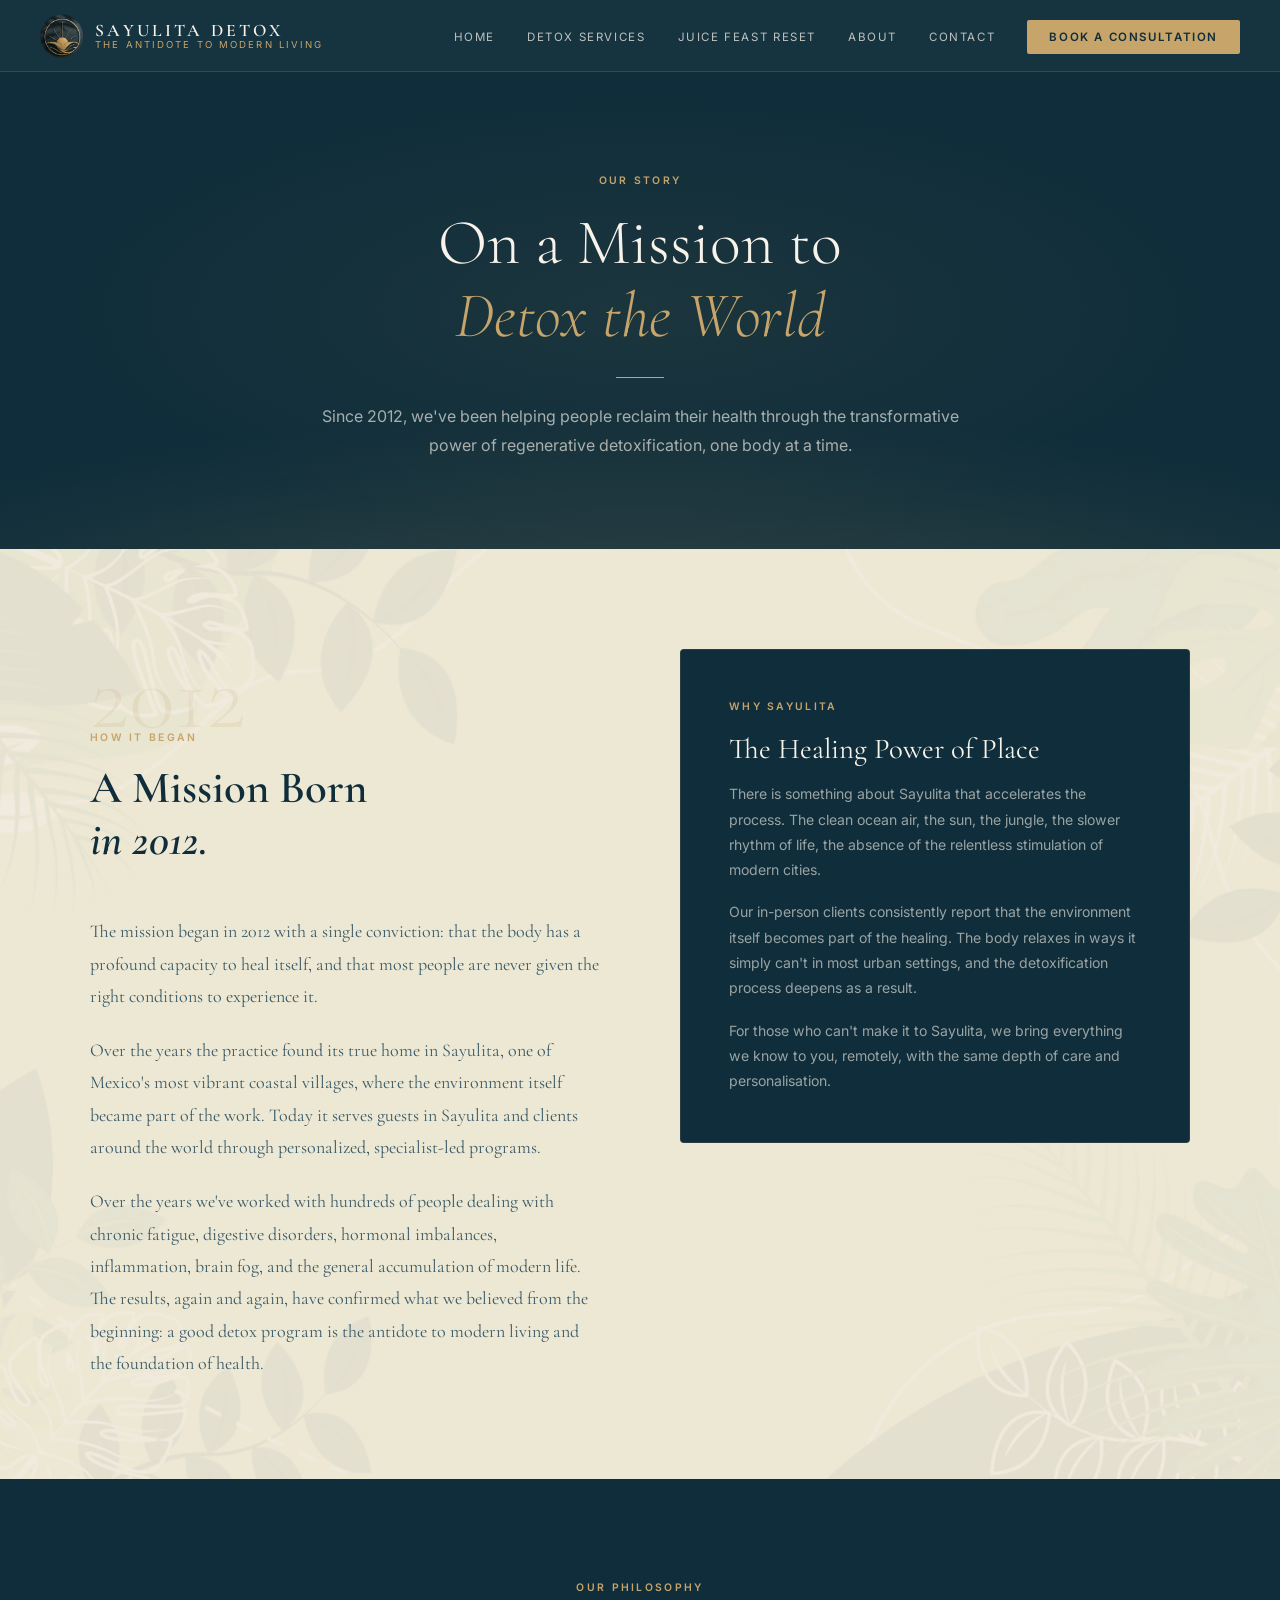
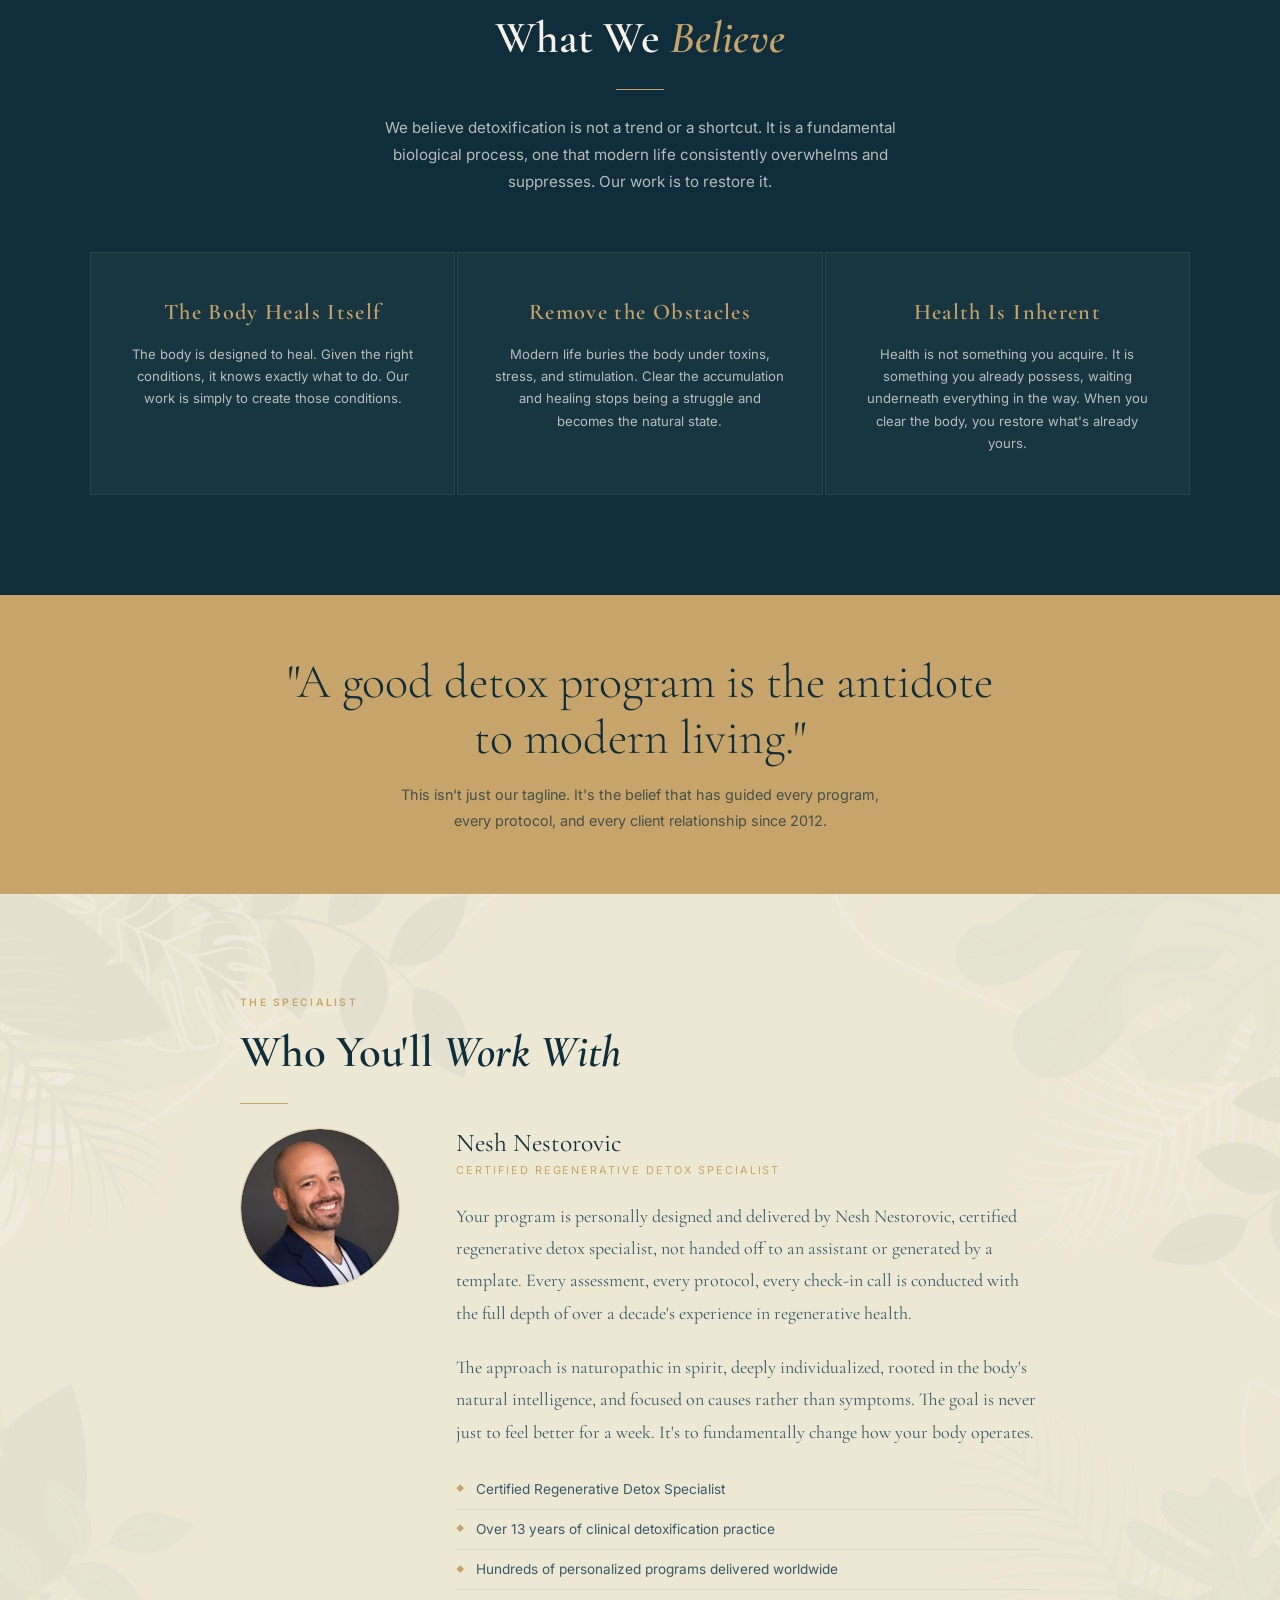
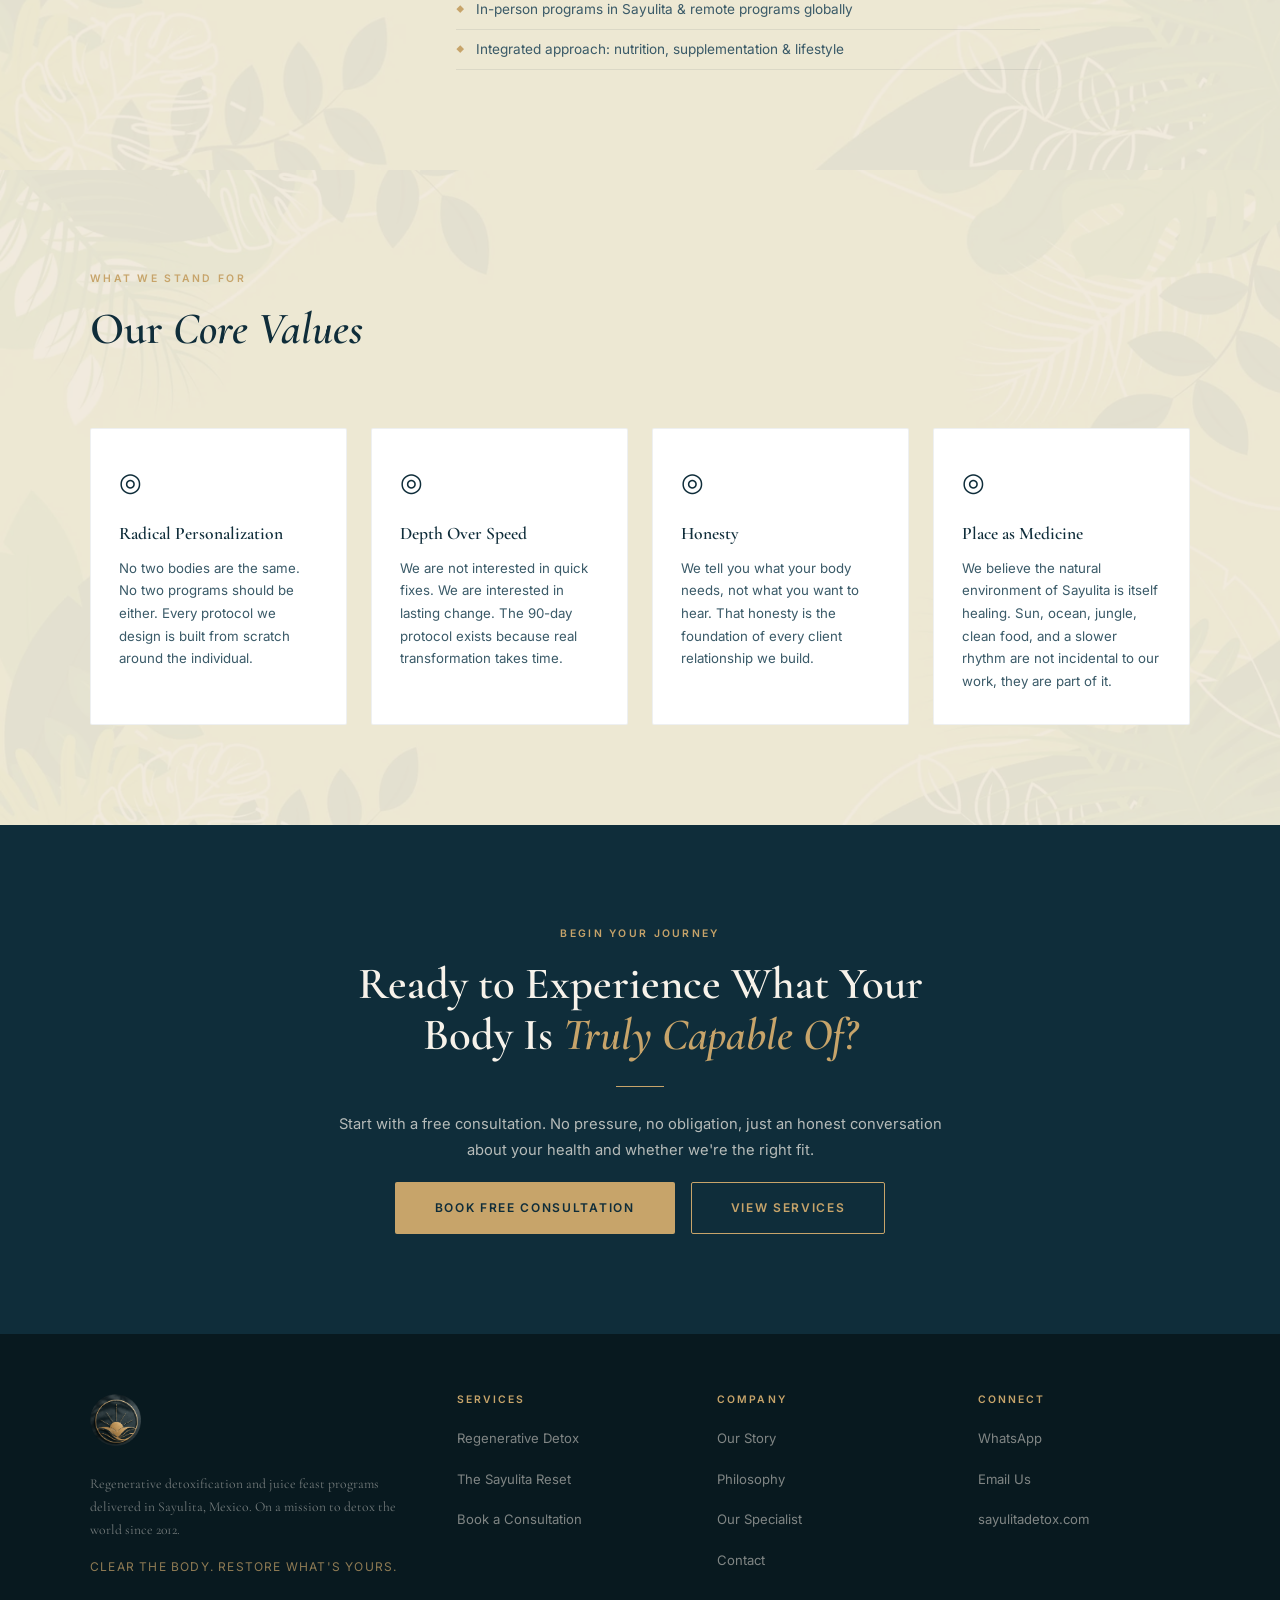
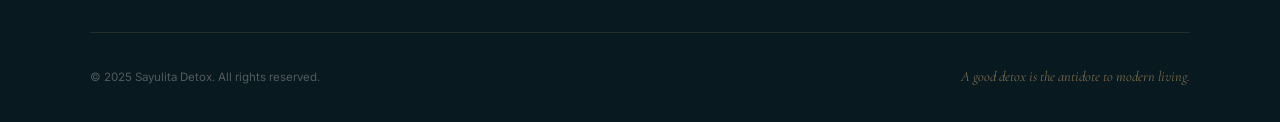
==== about.html @ a392f32c "Add files via upload" ====
<!DOCTYPE html>
<html lang="en">
<head>
<meta charset="UTF-8" />
<meta name="viewport" content="width=device-width, initial-scale=1.0" />
<title>About, Sayulita Detox</title>
<meta name="description" content="On a mission to detox the world since 2012. Learn the story, philosophy, and people behind Sayulita Detox." />
<link rel="preconnect" href="https://fonts.googleapis.com" />
<link rel="preconnect" href="https://fonts.gstatic.com" crossorigin />
<link href="https://fonts.googleapis.com/css2?family=Cormorant+Garamond:ital,wght@0,300;0,400;0,600;1,300;1,400;1,600&family=Inter:wght@300;400;500;600&display=swap" rel="stylesheet" />
<link rel="stylesheet" href="shared.css" />
<style>
  body { padding-top: 72px; }

  .page-hero {
    background: var(--teal-deep);
    padding: 100px 40px 90px;
    text-align: center;
    position: relative;
    overflow: hidden;
  }
  .page-hero::before {
    content: '';
    position: absolute;
    inset: 0;
    background: radial-gradient(ellipse at center, rgba(199,164,106,0.07) 0%, transparent 65%);
    pointer-events: none;
  }
  .page-hero-inner { position: relative; z-index: 1; max-width: 640px; margin: 0 auto; }
  .page-hero h1 { color: var(--cream); font-weight: 300; margin-bottom: 20px; }
  .page-hero h1 em { color: var(--gold); font-style: italic; }
  .page-hero p { font-family: 'Inter', sans-serif; font-size: 1rem; color: rgba(247,242,234,0.65); line-height: 1.8; }

  /* STORY */
  .story-grid {
    display: grid;
    grid-template-columns: 1fr 1fr;
    gap: 80px;
    align-items: start;
  }
  .story-year {
    font-family: 'Cormorant Garamond', serif;
    font-size: 6rem;
    font-weight: 300;
    color: rgba(199,164,106,0.15);
    line-height: 1;
    margin-bottom: -16px;
  }

  /* PHILOSOPHY */
  .philosophy-pillars {
    display: grid;
    grid-template-columns: repeat(3, 1fr);
    gap: 2px;
    margin-top: 56px;
  }
  .phil-card {
    background: rgba(247,242,234,0.04);
    border: 1px solid rgba(199,164,106,0.12);
    padding: 40px 32px;
    text-align: center;
  }
  .phil-word {
    font-family: 'Cormorant Garamond', serif;
    font-size: 1.4rem;
    font-weight: 600;
    color: var(--gold);
    margin-bottom: 12px;
    letter-spacing: 0.06em;
  }
  .phil-desc {
    font-family: 'Inter', sans-serif;
    font-size: 0.82rem;
    color: rgba(247,242,234,0.55);
    line-height: 1.7;
  }

  /* SPECIALIST */
  .specialist-layout {
    display: grid;
    grid-template-columns: auto 1fr;
    gap: 56px;
    align-items: start;
  }
  .specialist-avatar {
    width: 160px;
    height: 160px;
    border-radius: 50%;
    background: linear-gradient(135deg, rgba(199,164,106,0.2), rgba(199,164,106,0.05));
    border: 1px solid rgba(199,164,106,0.3);
    display: flex;
    align-items: center;
    justify-content: center;
    flex-shrink: 0;
  }
  .avatar-initials {
    font-family: 'Cormorant Garamond', serif;
    font-size: 2rem;
    color: var(--gold);
    font-weight: 300;
    letter-spacing: 0.1em;
  }
  .specialist-name { font-size: 1.6rem; color: var(--teal-deep); margin-bottom: 4px; font-weight: 400; }
  .specialist-cred { font-family: 'Inter', sans-serif; font-size: 0.68rem; letter-spacing: 0.18em; text-transform: uppercase; color: var(--gold); margin-bottom: 20px; display: block; }
  .cred-list { list-style: none; margin-top: 20px; }
  .cred-list li {
    font-family: 'Inter', sans-serif;
    font-size: 0.85rem;
    color: var(--text-mid);
    padding: 8px 0;
    border-bottom: 1px solid rgba(15,45,58,0.08);
    display: flex;
    gap: 12px;
    align-items: center;
  }
  .cred-list li::before { content: '◆'; color: var(--gold); font-size: 0.5rem; flex-shrink: 0; }

  /* MISSION STRIP */
  .mission-strip {
    background: var(--gold);
    padding: 60px 40px;
    text-align: center;
  }
  .mission-strip h2 {
    font-size: clamp(1.8rem, 4vw, 3rem);
    color: var(--teal-deep);
    font-weight: 300;
    margin-bottom: 16px;
  }
  .mission-strip p {
    font-family: 'Inter', sans-serif;
    font-size: 0.9rem;
    color: rgba(15,45,58,0.7);
    max-width: 480px;
    margin: 0 auto;
  }

  /* VALUES */
  .values-grid {
    display: grid;
    grid-template-columns: repeat(auto-fit, minmax(220px, 1fr));
    gap: 24px;
    margin-top: 48px;
  }
  .value-card {
    padding: 32px 28px;
    background: white;
    border: 1px solid rgba(15,45,58,0.07);
    border-radius: 2px;
  }
  .value-icon { font-size: 1.6rem; margin-bottom: 14px; display: block; }
  .value-title { font-size: 1.1rem; color: var(--teal-deep); margin-bottom: 8px; font-weight: 600; }
  .value-desc { font-family: 'Inter', sans-serif; font-size: 0.83rem; color: var(--text-mid); line-height: 1.7; margin: 0; }

  @media (max-width: 800px) {
    .story-grid { grid-template-columns: 1fr; gap: 48px; }
    .philosophy-pillars { grid-template-columns: 1fr; }
    .specialist-layout { grid-template-columns: 1fr; }
    .specialist-avatar { margin: 0 auto; }
  }

  .rv { opacity: 0; transform: translateY(24px); transition: opacity 0.9s cubic-bezier(0.22,1,0.36,1), transform 0.9s cubic-bezier(0.22,1,0.36,1); }
  .rv.in { opacity: 1; transform: none; }
  .rv-d1 { transition-delay: 0.12s; }
  .rv-d2 { transition-delay: 0.24s; }
  .gold-divider { width: 0; transition: width 1.1s cubic-bezier(0.22,1,0.36,1) 0.2s; }
  .gold-divider.in { width: 48px; }
  @media (prefers-reduced-motion: reduce) {
    .rv, .gold-divider { opacity: 1 !important; transform: none !important; transition: none !important; width: 48px !important; }
  }
  .page-hero {
    background:
      radial-gradient(ellipse 120% 80% at 50% 120%, rgba(199,164,106,0.2) 0%, transparent 60%),
      var(--teal-deep) !important;
  }
</style>
</head>
<body>

<nav class="site-nav">
  <a href="index.html" class="nav-logo">
    <img src="logo-dark.png" alt="Sayulita Detox" />
    <div class="nav-logo-text">
      <span class="nav-logo-name">Sayulita Detox</span>
      <span class="nav-logo-sub">The Antidote to Modern Living</span>
    </div>
  </a>
  <ul class="nav-links" id="navLinks">
    <li><a href="index.html">Home</a></li>
    <li><a href="services.html">Detox Services</a></li>
    <li><a href="juice-feast.html">Juice Feast Reset</a></li>
    <li><a href="about.html">About</a></li>
    <li><a href="contact.html">Contact</a></li>
    <li><a href="contact.html" class="nav-cta">Book a Consultation</a></li>
  </ul>
  <button class="nav-toggle" onclick="document.getElementById('navLinks').classList.toggle('open')" aria-label="Menu">
    <span></span><span></span><span></span>
  </button>
</nav>

<div class="page-hero">
  <div class="page-hero-inner">
    <span class="eyebrow rv">Our Story</span>
    <h1>On a Mission to<br><em>Detox the World</em></h1>
    <div class="gold-divider center"></div>
    <p>Since 2012, we've been helping people reclaim their health through the transformative power of regenerative detoxification, one body at a time.</p>
  </div>
</div>

<!-- STORY -->
<section class="section leaf-texture" id="story">
  <div class="section-inner wide">
    <div class="story-grid">
      <div>
        <div class="story-year">2012</div>
        <span class="eyebrow rv">How It Began</span>
        <h2>A Mission Born<br><em>in 2012.</em></h2>
        <div class="gold-divider"></div>
        <p>The mission began in 2012 with a single conviction: that the body has a profound capacity to heal itself, and that most people are never given the right conditions to experience it.</p>
        <p>Over the years the practice found its true home in Sayulita, one of Mexico's most vibrant coastal villages, where the environment itself became part of the work. Today it serves guests in Sayulita and clients around the world through personalized, specialist-led programs.</p>
        <p>Over the years we've worked with hundreds of people dealing with chronic fatigue, digestive disorders, hormonal imbalances, inflammation, brain fog, and the general accumulation of modern life. The results, again and again, have confirmed what we believed from the beginning: a good detox program is the antidote to modern living and the foundation of health.</p>
      </div>
      <div>
        <div style="background:var(--teal-deep);padding:48px;border-radius:4px;border:1px solid rgba(199,164,106,0.15);position:sticky;top:100px;">
          <span class="eyebrow rv">Why Sayulita</span>
          <h3 style="color:var(--cream);margin-bottom:16px;font-weight:400;">The Healing Power of Place</h3>
          <p style="font-family:'Inter',sans-serif;font-size:0.88rem;color:rgba(247,242,234,0.6);line-height:1.8;">There is something about Sayulita that accelerates the process. The clean ocean air, the sun, the jungle, the slower rhythm of life, the absence of the relentless stimulation of modern cities.</p>
          <p style="font-family:'Inter',sans-serif;font-size:0.88rem;color:rgba(247,242,234,0.6);line-height:1.8;">Our in-person clients consistently report that the environment itself becomes part of the healing. The body relaxes in ways it simply can't in most urban settings, and the detoxification process deepens as a result.</p>
          <p style="font-family:'Inter',sans-serif;font-size:0.88rem;color:rgba(247,242,234,0.6);line-height:1.8;">For those who can't make it to Sayulita, we bring everything we know to you, remotely, with the same depth of care and personalisation.</p>
        </div>
      </div>
    </div>
  </div>
</section>

<!-- PHILOSOPHY -->
<section class="section section-dark" id="philosophy">
  <div class="section-inner wide" style="text-align:center;">
    <span class="eyebrow rv">Our Philosophy</span>
    <h2 style="color:var(--cream);">What We <em style="color:var(--gold);">Believe</em></h2>
    <div class="gold-divider center"></div>
    <p style="font-family:'Inter',sans-serif;font-size:0.95rem;max-width:580px;margin:0 auto 0;">We believe detoxification is not a trend or a shortcut. It is a fundamental biological process, one that modern life consistently overwhelms and suppresses. Our work is to restore it.</p>
    <div class="philosophy-pillars">
      <div class="phil-card rv">
        <div class="phil-word">The Body Heals Itself</div>
        <p class="phil-desc">The body is designed to heal. Given the right conditions, it knows exactly what to do. Our work is simply to create those conditions.</p>
      </div>
      <div class="phil-card rv">
        <div class="phil-word">Remove the Obstacles</div>
        <p class="phil-desc">Modern life buries the body under toxins, stress, and stimulation. Clear the accumulation and healing stops being a struggle and becomes the natural state.</p>
      </div>
      <div class="phil-card rv">
        <div class="phil-word">Health Is Inherent</div>
        <p class="phil-desc">Health is not something you acquire. It is something you already possess, waiting underneath everything in the way. When you clear the body, you restore what's already yours.</p>
      </div>
    </div>
  </div>
</section>

<!-- MISSION STRIP -->
<div class="mission-strip">
  <h2>"A good detox program is the antidote<br>to modern living."</h2>
  <p>This isn't just our tagline. It's the belief that has guided every program, every protocol, and every client relationship since 2012.</p>
</div>

<!-- SPECIALIST -->
<section class="section leaf-texture" id="specialist">
  <div class="section-inner">
    <span class="eyebrow rv">The Specialist</span>
    <h2>Who You'll <em>Work With</em></h2>
    <div class="gold-divider"></div>
    <div class="specialist-layout">
      <div class="specialist-avatar" style="overflow:hidden;"><img src="specialist.webp" alt="Nesh Nestorovic, Certified Regenerative Detox Specialist" style="width:100%;height:100%;object-fit:cover;border-radius:50%;" /></div>
      <div>
        <h3 class="specialist-name">Nesh Nestorovic</h3>
        <span class="specialist-cred">Certified Regenerative Detox Specialist</span>
        <p>Your program is personally designed and delivered by Nesh Nestorovic, certified regenerative detox specialist, not handed off to an assistant or generated by a template. Every assessment, every protocol, every check-in call is conducted with the full depth of over a decade's experience in regenerative health.</p>
        <p>The approach is naturopathic in spirit, deeply individualized, rooted in the body's natural intelligence, and focused on causes rather than symptoms. The goal is never just to feel better for a week. It's to fundamentally change how your body operates.</p>
        <ul class="cred-list">
          <li>Certified Regenerative Detox Specialist</li>
          <li>Over 13 years of clinical detoxification practice</li>
          <li>Hundreds of personalized programs delivered worldwide</li>
          <li>In-person programs in Sayulita & remote programs globally</li>
          <li>Integrated approach: nutrition, supplementation & lifestyle</li>
        </ul>
      </div>
    </div>
  </div>
</section>

<!-- VALUES -->
<section class="section section-warm leaf-texture">
  <div class="section-inner wide">
    <span class="eyebrow rv">What We Stand For</span>
    <h2>Our <em>Core Values</em></h2>
    <div class="gold-divider"></div>
    <div class="values-grid">
      <div class="value-card rv">
        <span class="value-icon">◎</span>
        <div class="value-title">Radical Personalization</div>
        <p class="value-desc">No two bodies are the same. No two programs should be either. Every protocol we design is built from scratch around the individual.</p>
      </div>
      <div class="value-card rv">
        <span class="value-icon">◎</span>
        <div class="value-title">Depth Over Speed</div>
        <p class="value-desc">We are not interested in quick fixes. We are interested in lasting change. The 90-day protocol exists because real transformation takes time.</p>
      </div>
      <div class="value-card rv">
        <span class="value-icon">◎</span>
        <div class="value-title">Honesty</div>
        <p class="value-desc">We tell you what your body needs, not what you want to hear. That honesty is the foundation of every client relationship we build.</p>
      </div>
      <div class="value-card rv">
        <span class="value-icon">◎</span>
        <div class="value-title">Place as Medicine</div>
        <p class="value-desc">We believe the natural environment of Sayulita is itself healing. Sun, ocean, jungle, clean food, and a slower rhythm are not incidental to our work, they are part of it.</p>
      </div>
    </div>
  </div>
</section>

<!-- CTA -->
<section class="section section-dark" style="text-align:center;">
  <div class="section-inner narrow">
    <span class="eyebrow rv">Begin Your Journey</span>
    <h2 style="color:var(--cream);">Ready to Experience What Your Body Is <em style="color:var(--gold);">Truly Capable Of?</em></h2>
    <div class="gold-divider center"></div>
    <p style="font-family:'Inter',sans-serif;font-size:0.92rem;">Start with a free consultation. No pressure, no obligation, just an honest conversation about your health and whether we're the right fit.</p>
    <div style="display:flex;gap:16px;justify-content:center;flex-wrap:wrap;margin-top:8px;">
      <a href="contact.html" class="btn btn-gold">Book Free Consultation</a>
      <a href="services.html" class="btn btn-outline">View Services</a>
    </div>
  </div>
</section>

<footer class="site-footer">
  <div class="footer-inner">
    <div class="footer-top">
      <div class="footer-brand">
        <img src="logo-dark.png" alt="Sayulita Detox" class="footer-logo-img" />
        <p>Regenerative detoxification and juice feast programs delivered in Sayulita, Mexico. On a mission to detox the world since 2012.</p>
        <p style="margin-top:12px;font-family:'Inter',sans-serif;font-size:0.75rem;color:rgba(199,164,106,0.7);letter-spacing:0.1em;">CLEAR THE BODY. RESTORE WHAT'S YOURS.</p>
      </div>
      <div class="footer-col">
        <h4>Services</h4>
        <ul>
          <li><a href="services.html">Regenerative Detox</a></li>
          <li><a href="juice-feast.html">The Sayulita Reset</a></li>
          <li><a href="contact.html">Book a Consultation</a></li>
        </ul>
      </div>
      <div class="footer-col">
        <h4>Company</h4>
        <ul>
          <li><a href="about.html">Our Story</a></li>
          <li><a href="about.html#philosophy">Philosophy</a></li>
          <li><a href="about.html#specialist">Our Specialist</a></li>
          <li><a href="contact.html">Contact</a></li>
        </ul>
      </div>
      <div class="footer-col">
        <h4>Connect</h4>
        <ul>
          <li><a href="https://wa.me/523312894099">WhatsApp</a></li>
          <li><a href="mailto:hello@sayulitadetox.com">Email Us</a></li>
          <li><a href="https://sayulitadetox.com">sayulitadetox.com</a></li>
        </ul>
      </div>
    </div>
    <div class="footer-bottom">
      <span>© 2025 Sayulita Detox. All rights reserved.</span>
      <span class="footer-tagline">A good detox is the antidote to modern living.</span>
    </div>
  </div>
</footer>


<script>
  (function(){
    if (window.matchMedia('(prefers-reduced-motion: reduce)').matches) {
      document.querySelectorAll('.rv, .gold-divider').forEach(el => el.classList.add('in'));
      return;
    }
    const io = new IntersectionObserver((entries) => {
      entries.forEach(e => {
        if (e.isIntersecting) { e.target.classList.add('in'); io.unobserve(e.target); }
      });
    }, { threshold: 0.15, rootMargin: '0px 0px -40px 0px' });
    document.querySelectorAll('.rv, .gold-divider').forEach(el => io.observe(el));
  })();
</script>
</body>
</html>
---- shared.css ----
*, *::before, *::after { box-sizing: border-box; margin: 0; padding: 0; }

:root {
  --teal-deep:   #0F2D3A;
  --teal-mid:    #214956;
  --teal-light:  #2d6475;
  --gold:        #C7A46A;
  --gold-dark:   #a8884f;
  --cream:       #F7F2EA;
  --cream-warm:  #f0e9dc;
  --text-dark:   #0F2D3A;
  --text-mid:    #3a5a68;
  --text-light:  #6a8a98;
  --white:       #ffffff;
}

html { scroll-behavior: smooth; }

body {
  font-family: 'Cormorant Garamond', 'Georgia', serif;
  background: var(--cream);
  color: var(--text-dark);
  font-size: 18px;
  line-height: 1.7;
}

/* ── TYPOGRAPHY ── */
h1, h2, h3, h4 {
  font-family: 'Cormorant Garamond', serif;
  font-weight: 600;
  line-height: 1.15;
}
h1 { font-size: clamp(2.4rem, 5vw, 4rem); }
h2 { font-size: clamp(1.8rem, 3.5vw, 2.8rem); }
h3 { font-size: clamp(1.3rem, 2.5vw, 1.8rem); }

.sans { font-family: 'Inter', sans-serif; }

p { line-height: 1.8; margin-bottom: 1.2em; color: var(--text-mid); }
p:last-child { margin-bottom: 0; }
strong { color: var(--text-dark); font-weight: 600; }

/* ── NAV ── */
.site-nav {
  position: fixed;
  top: 0; left: 0; right: 0;
  z-index: 100;
  background: rgba(15, 45, 58, 0.97);
  backdrop-filter: blur(8px);
  border-bottom: 1px solid rgba(199,164,106,0.2);
  padding: 0 40px;
  height: 72px;
  display: flex;
  align-items: center;
  justify-content: space-between;
}

.nav-logo {
  display: flex;
  align-items: center;
  gap: 12px;
  text-decoration: none;
}
.nav-logo img {
  height: 44px;
  width: auto;
}
.nav-logo-text {
  display: flex;
  flex-direction: column;
  line-height: 1.1;
}
.nav-logo-name {
  font-family: 'Cormorant Garamond', serif;
  font-size: 1.1rem;
  letter-spacing: 0.18em;
  color: var(--cream);
  text-transform: uppercase;
  font-weight: 600;
}
.nav-logo-sub {
  font-family: 'Inter', sans-serif;
  font-size: 0.6rem;
  letter-spacing: 0.22em;
  color: var(--gold);
  text-transform: uppercase;
}

.nav-links {
  display: flex;
  gap: 32px;
  list-style: none;
  align-items: center;
}
.nav-links a {
  font-family: 'Inter', sans-serif;
  font-size: 0.72rem;
  letter-spacing: 0.14em;
  text-transform: uppercase;
  color: rgba(247,242,234,0.75);
  text-decoration: none;
  transition: color 0.2s;
}
.nav-links a:hover, .nav-links a.active { color: var(--gold); }

.nav-cta {
  font-family: 'Inter', sans-serif;
  font-size: 0.72rem;
  letter-spacing: 0.12em;
  text-transform: uppercase;
  background: var(--gold);
  color: var(--teal-deep) !important;
  padding: 10px 22px;
  border-radius: 2px;
  font-weight: 600;
  text-decoration: none;
  transition: background 0.2s;
}
.nav-cta:hover { background: var(--gold-dark) !important; color: var(--cream) !important; }

/* Mobile nav toggle */
.nav-toggle {
  display: none;
  flex-direction: column;
  gap: 5px;
  background: none;
  border: none;
  cursor: pointer;
  padding: 4px;
}
.nav-toggle span {
  display: block;
  width: 24px;
  height: 2px;
  background: var(--cream);
  transition: all 0.3s;
}

/* ── BUTTONS ── */
.btn {
  display: inline-block;
  font-family: 'Inter', sans-serif;
  font-size: 0.75rem;
  font-weight: 600;
  letter-spacing: 0.14em;
  text-transform: uppercase;
  text-decoration: none;
  border-radius: 2px;
  transition: all 0.2s;
  cursor: pointer;
  border: none;
}
.btn-gold {
  background: var(--gold);
  color: var(--teal-deep);
  padding: 16px 40px;
}
.btn-gold:hover { background: var(--gold-dark); color: var(--cream); }

.btn-outline {
  background: transparent;
  color: var(--gold);
  padding: 15px 39px;
  border: 1px solid var(--gold);
}
.btn-outline:hover { background: var(--gold); color: var(--teal-deep); }

.btn-outline-cream {
  background: transparent;
  color: var(--cream);
  padding: 15px 39px;
  border: 1px solid rgba(247,242,234,0.4);
}
.btn-outline-cream:hover { background: rgba(247,242,234,0.1); }

/* ── SECTIONS ── */
.section { padding: 100px 40px; }
.section-sm { padding: 60px 40px; }
.section-inner { max-width: 800px; margin: 0 auto; }
.section-inner.wide { max-width: 1100px; }
.section-inner.narrow { max-width: 640px; }

/* Dark section */
.section-dark {
  background: var(--teal-deep);
}
.section-dark h2, .section-dark h3, .section-dark h4 { color: var(--cream); }
.section-dark p { color: rgba(247,242,234,0.72); }
.section-dark strong { color: var(--cream); }

/* Mid section */
.section-mid { background: var(--teal-mid); }
.section-mid h2, .section-mid h3 { color: var(--cream); }
.section-mid p { color: rgba(247,242,234,0.75); }

/* Warm section */
.section-warm { background: var(--cream-warm); }

/* ── EYEBROW ── */
.eyebrow {
  font-family: 'Inter', sans-serif;
  font-size: 0.65rem;
  font-weight: 600;
  letter-spacing: 0.22em;
  text-transform: uppercase;
  color: var(--gold);
  margin-bottom: 16px;
  display: block;
}

/* ── DIVIDER ── */
.gold-divider {
  width: 48px;
  height: 1px;
  background: var(--gold);
  margin: 24px 0;
}
.gold-divider.center { margin: 24px auto; }

/* ── FOOTER ── */
.site-footer {
  background: #08191f;
  padding: 60px 40px 32px;
  color: rgba(247,242,234,0.5);
}
.footer-inner {
  max-width: 1100px;
  margin: 0 auto;
}
.footer-top {
  display: grid;
  grid-template-columns: 1.5fr 1fr 1fr 1fr;
  gap: 48px;
  padding-bottom: 48px;
  border-bottom: 1px solid rgba(199,164,106,0.15);
  margin-bottom: 32px;
}
.footer-brand p {
  font-size: 0.85rem;
  line-height: 1.7;
  color: rgba(247,242,234,0.45);
  margin-top: 16px;
}
.footer-logo-img { height: 52px; width: auto; }
.footer-col h4 {
  font-family: 'Inter', sans-serif;
  font-size: 0.65rem;
  letter-spacing: 0.2em;
  text-transform: uppercase;
  color: var(--gold);
  margin-bottom: 16px;
  font-weight: 600;
}
.footer-col ul { list-style: none; }
.footer-col li { margin-bottom: 10px; }
.footer-col a {
  font-family: 'Inter', sans-serif;
  font-size: 0.82rem;
  color: rgba(247,242,234,0.5);
  text-decoration: none;
  transition: color 0.2s;
}
.footer-col a:hover { color: var(--gold); }
.footer-bottom {
  display: flex;
  justify-content: space-between;
  align-items: center;
  font-family: 'Inter', sans-serif;
  font-size: 0.72rem;
  color: rgba(247,242,234,0.3);
}
.footer-tagline {
  font-family: 'Cormorant Garamond', serif;
  font-style: italic;
  font-size: 0.9rem;
  color: rgba(199,164,106,0.6);
}

/* ── RESPONSIVE ── */
@media (max-width: 900px) {
  .site-nav { padding: 0 24px; }
  .nav-links { display: none; flex-direction: column; position: absolute; top: 72px; left: 0; right: 0; background: rgba(15,45,58,0.98); padding: 24px; gap: 20px; }
  .nav-links.open { display: flex; }
  .nav-toggle { display: flex; }
  .footer-top { grid-template-columns: 1fr 1fr; gap: 32px; }
}
@media (max-width: 600px) {
  .section { padding: 72px 24px; }
  .section-sm { padding: 48px 24px; }
  .footer-top { grid-template-columns: 1fr; }
  .footer-bottom { flex-direction: column; gap: 8px; text-align: center; }
}

/* ── LEAF TEXTURE (connecting thread across site) ── */
/* Teal-tinted: for use on cream/warm sections of brand pages */
.leaf-texture {
  background-color: var(--cream-warm);
  background-image: url('leafy-background.webp');
  background-size: cover;
  background-position: center;
  position: relative;
}
.leaf-texture > * { position: relative; z-index: 1; }
.leaf-texture::before {
  content: '';
  position: absolute;
  inset: 0;
  background: rgba(240,233,220,0.93);
  z-index: 0;
}

/* Dark teal variant: for dark sections */
.leaf-texture-dark {
  background-color: var(--teal-deep);
  background-image: url('leafy-background.webp');
  background-size: cover;
  background-position: center;
  position: relative;
}
.leaf-texture-dark > * { position: relative; z-index: 1; }
.leaf-texture-dark::before {
  content: '';
  position: absolute;
  inset: 0;
  background: rgba(15,45,58,0.96);
  z-index: 0;
}
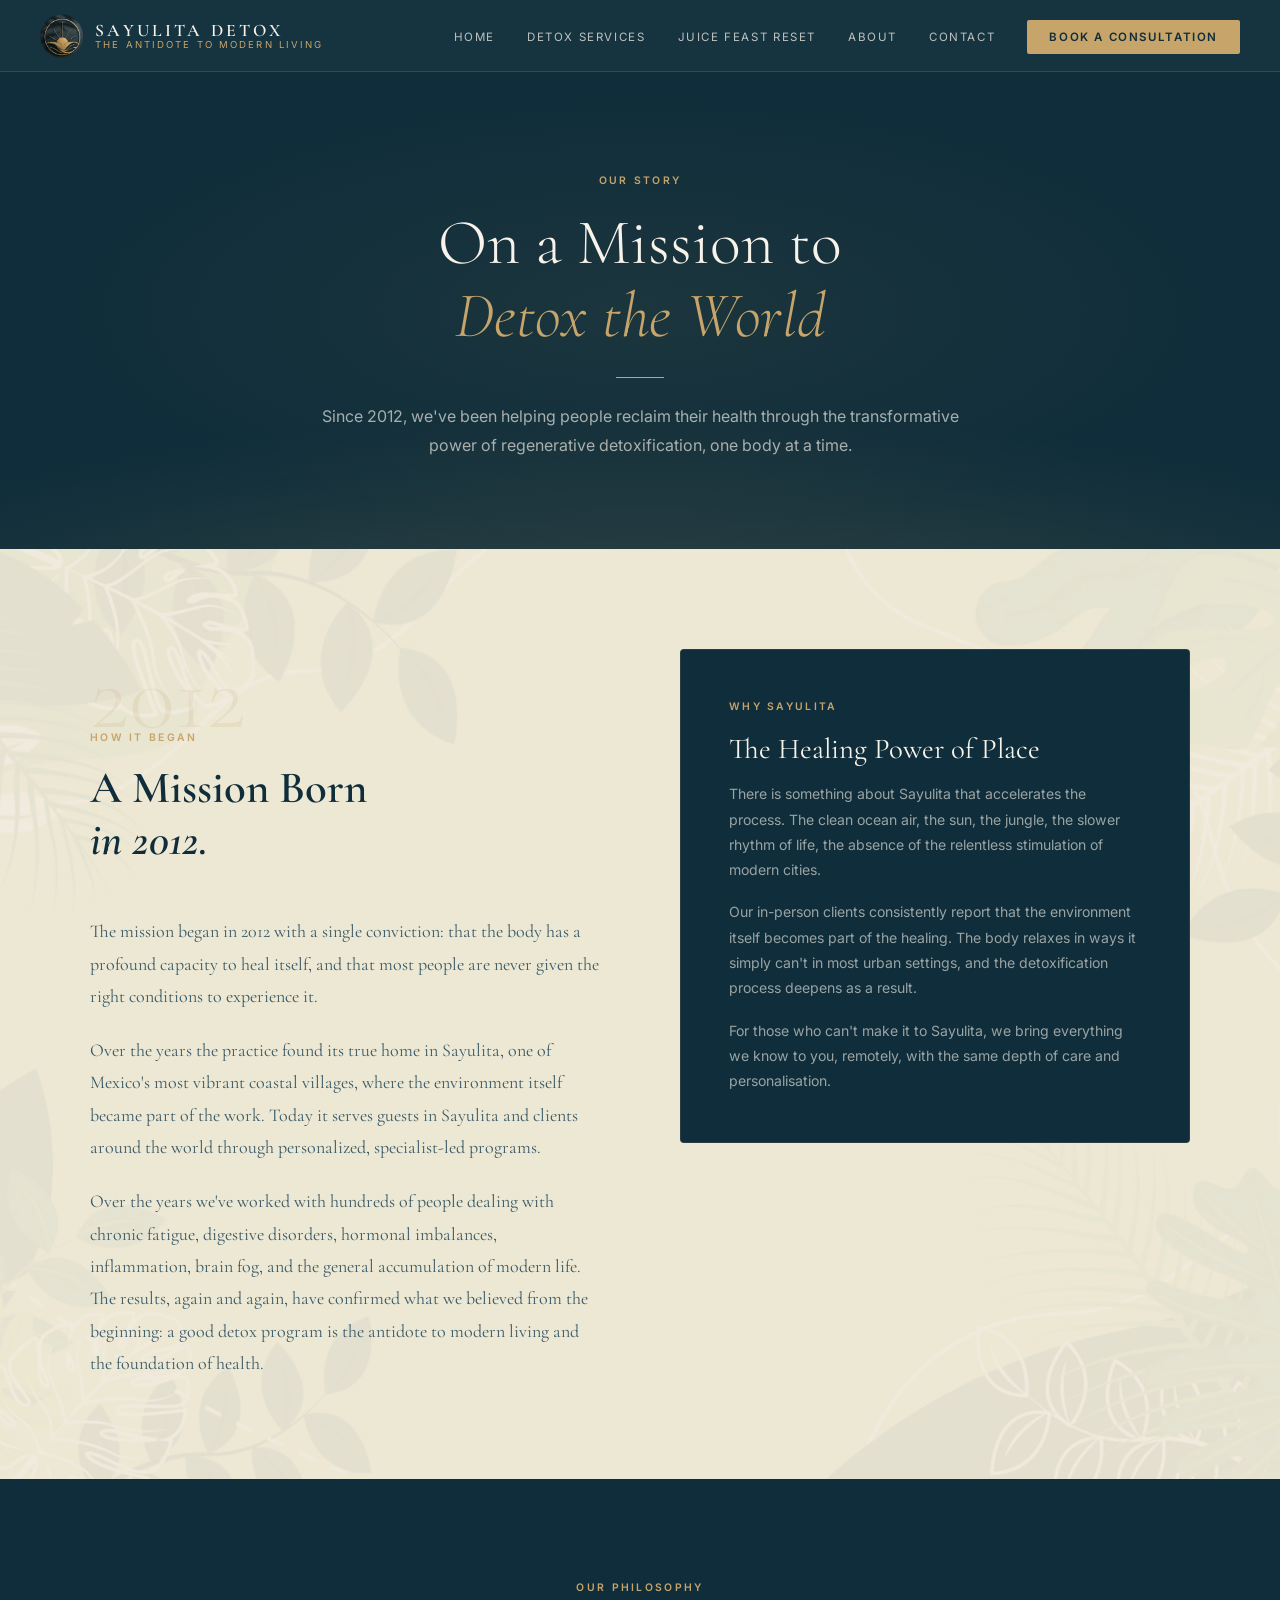
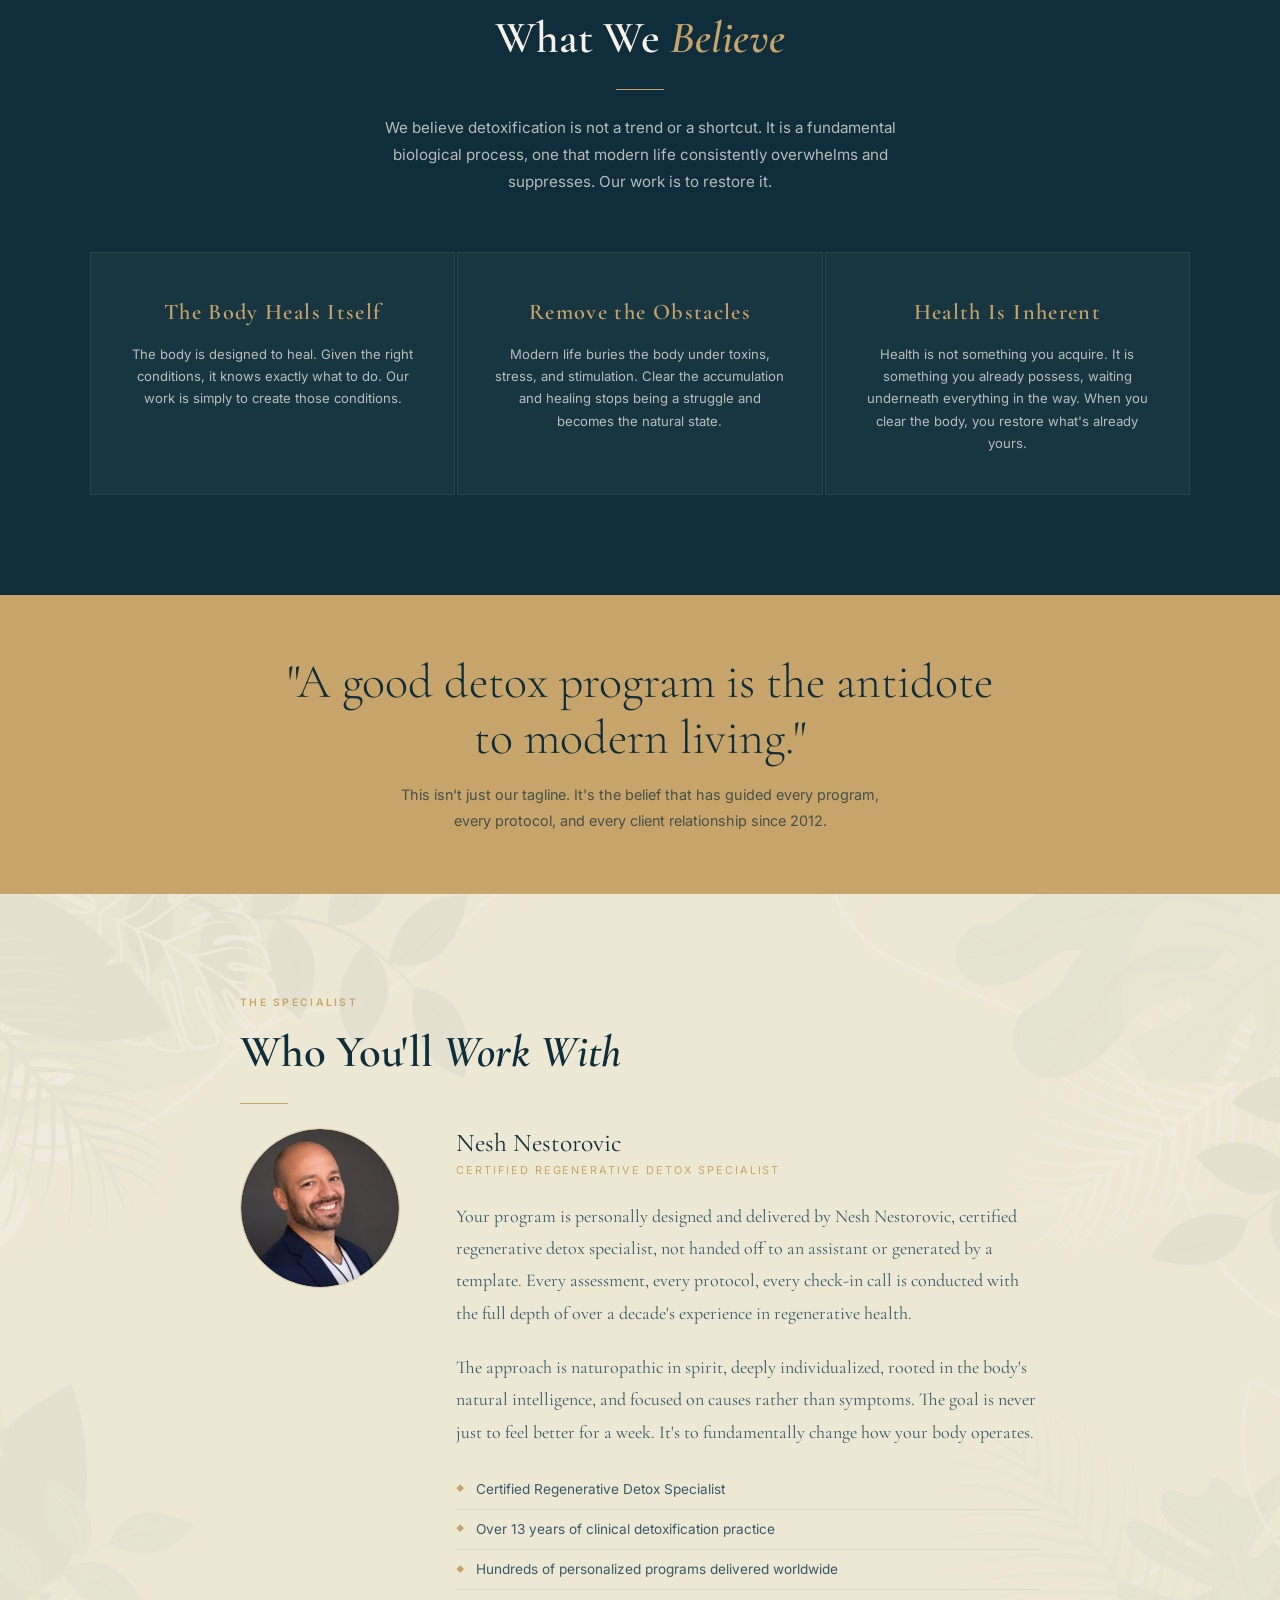
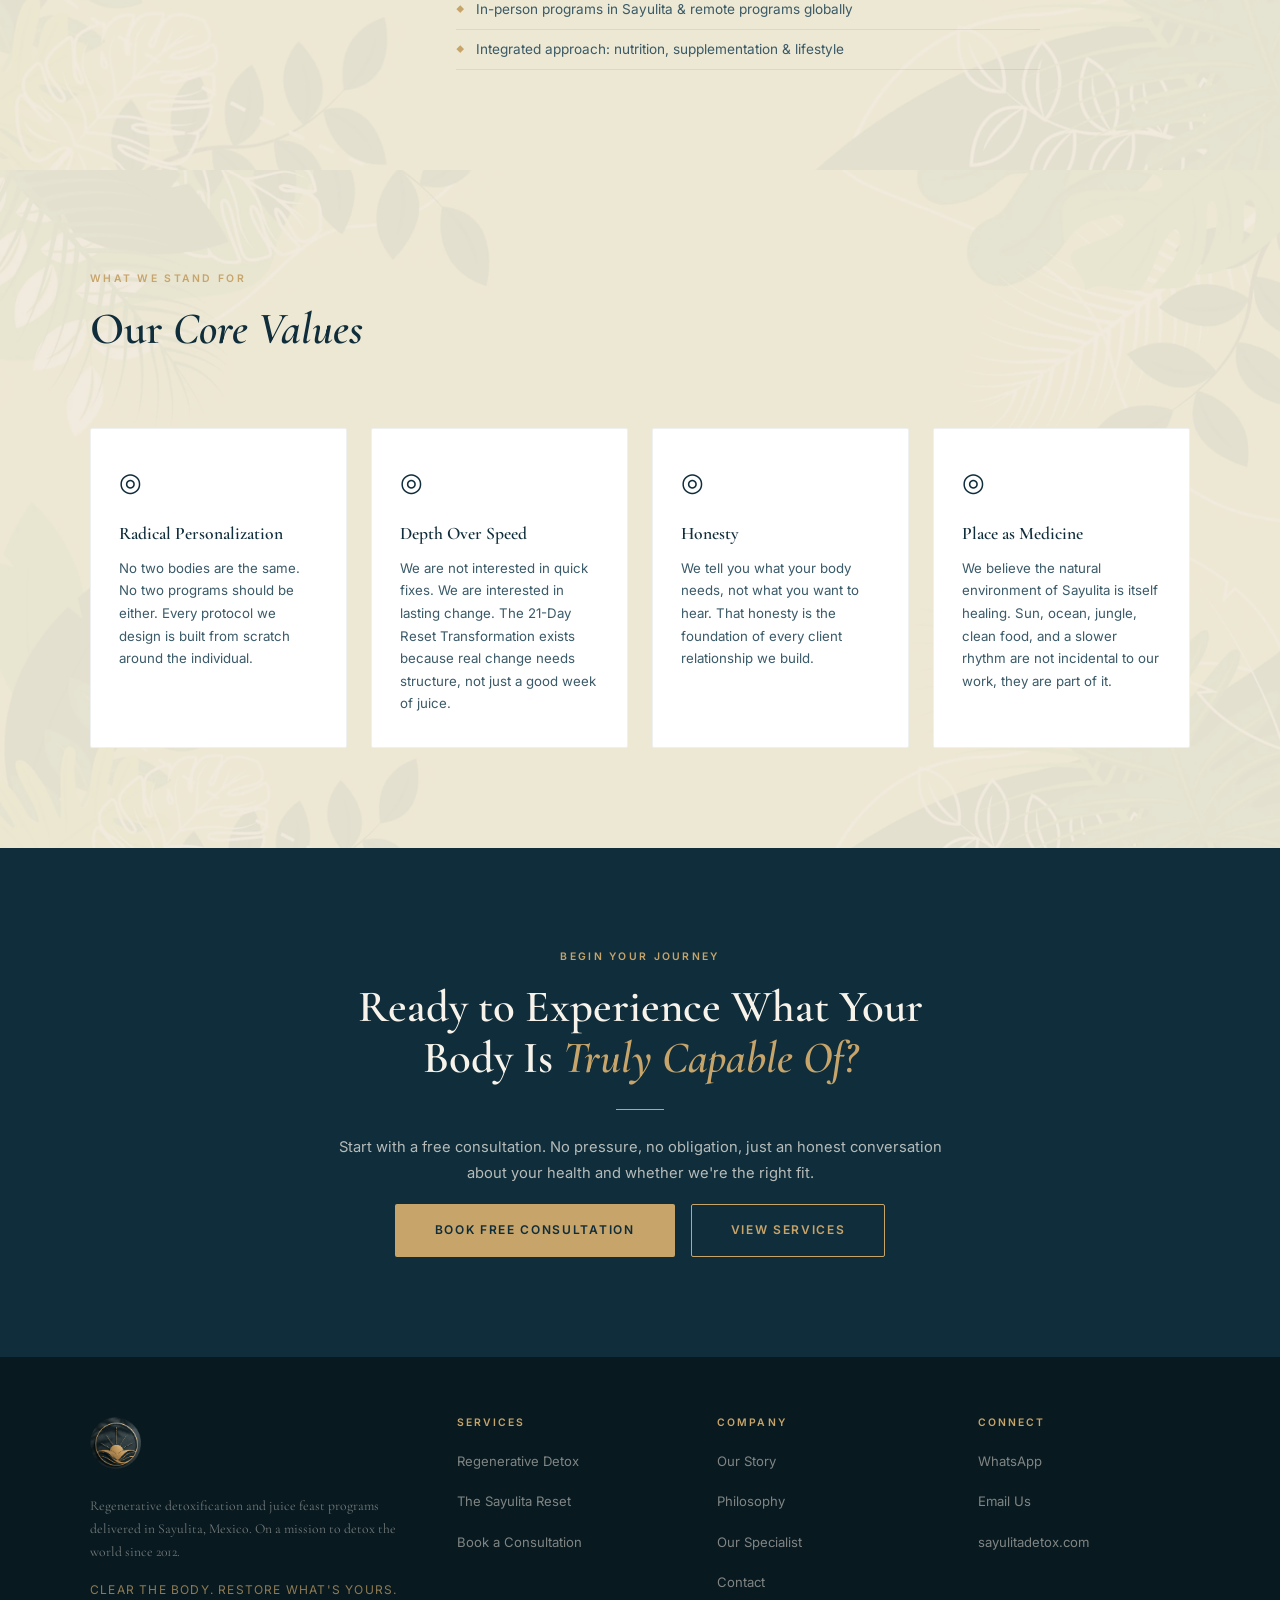
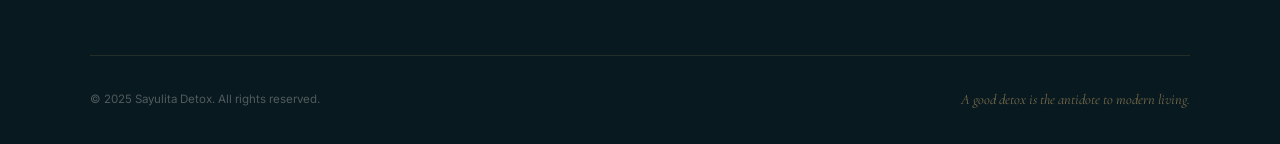
==== commit 7a4091b7: "Add files via upload" ====
--- a/about.html
+++ b/about.html
@@ -303,7 +303,7 @@
       <div class="value-card rv">
         <span class="value-icon">◎</span>
         <div class="value-title">Depth Over Speed</div>
-        <p class="value-desc">We are not interested in quick fixes. We are interested in lasting change. The 90-day protocol exists because real transformation takes time.</p>
+        <p class="value-desc">We are not interested in quick fixes. We are interested in lasting change. The 21-Day Reset Transformation exists because real change needs structure, not just a good week of juice.</p>
       </div>
       <div class="value-card rv">
         <span class="value-icon">◎</span>
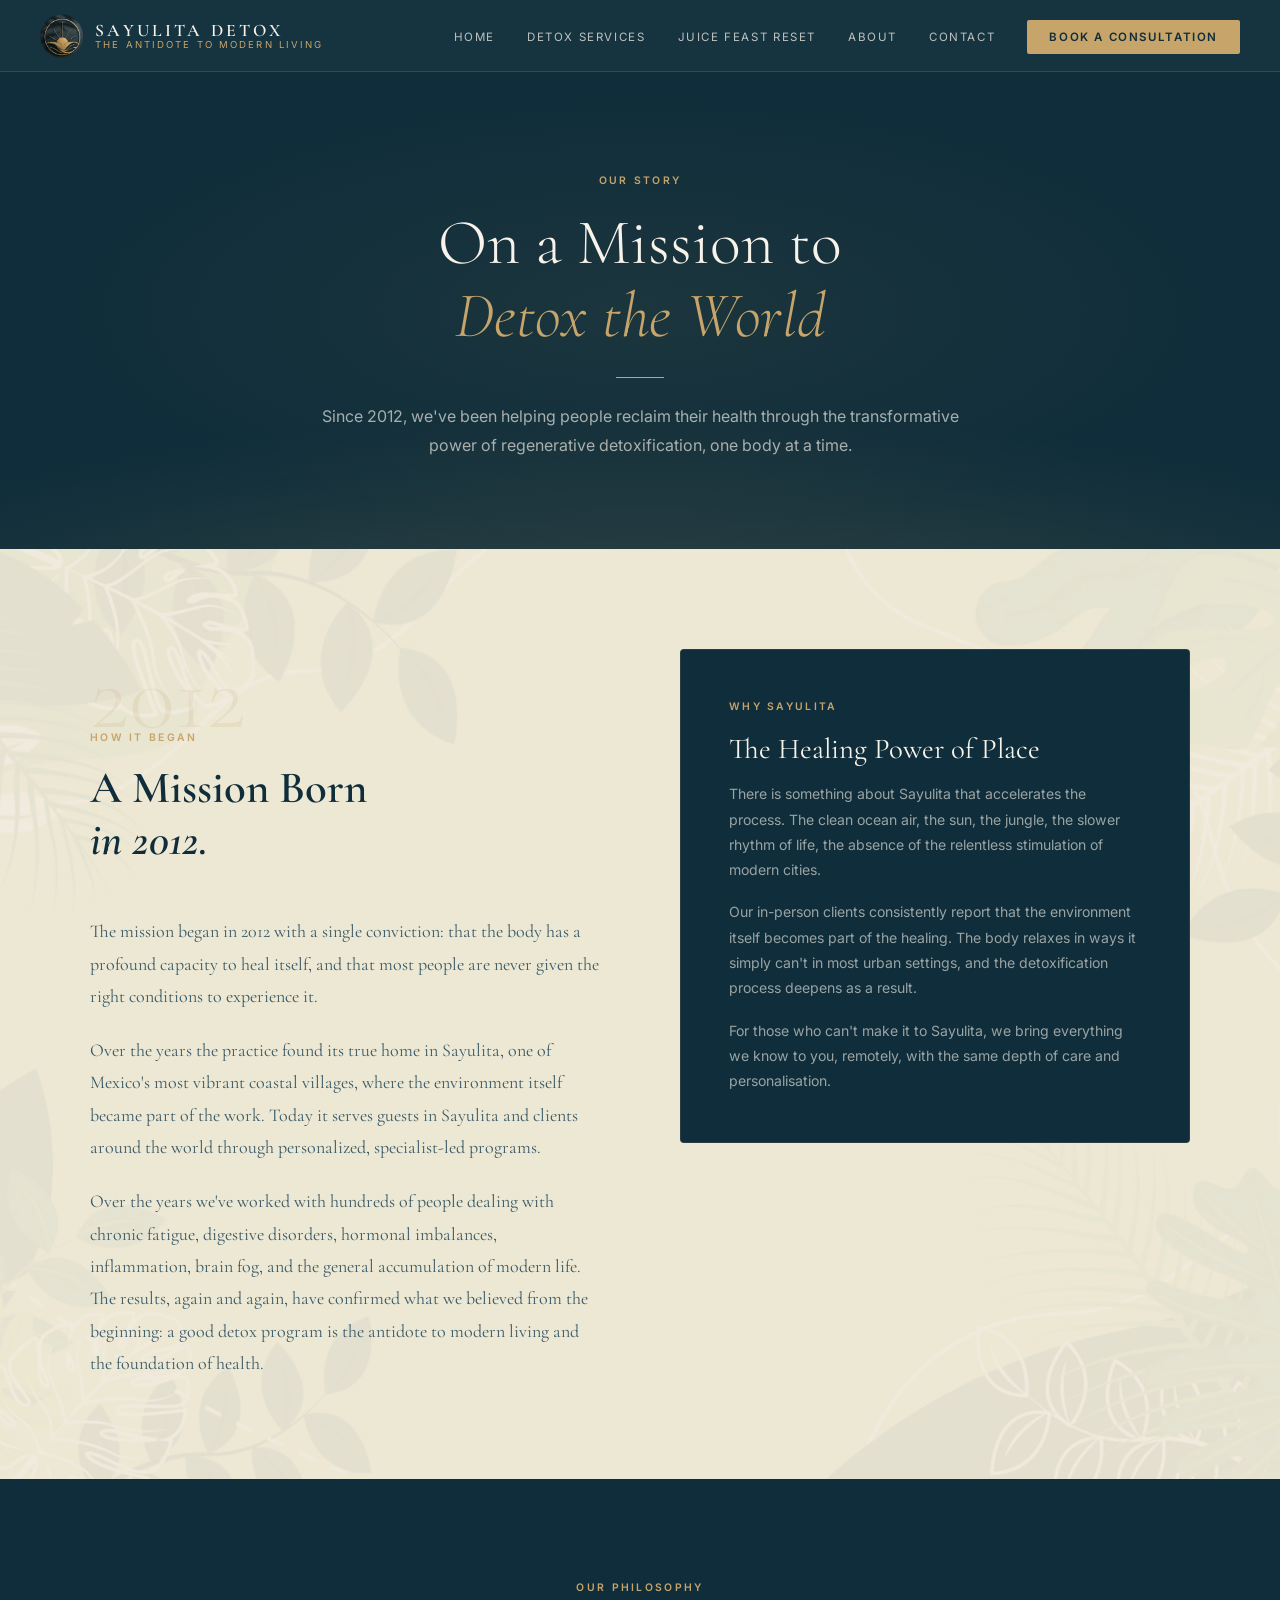
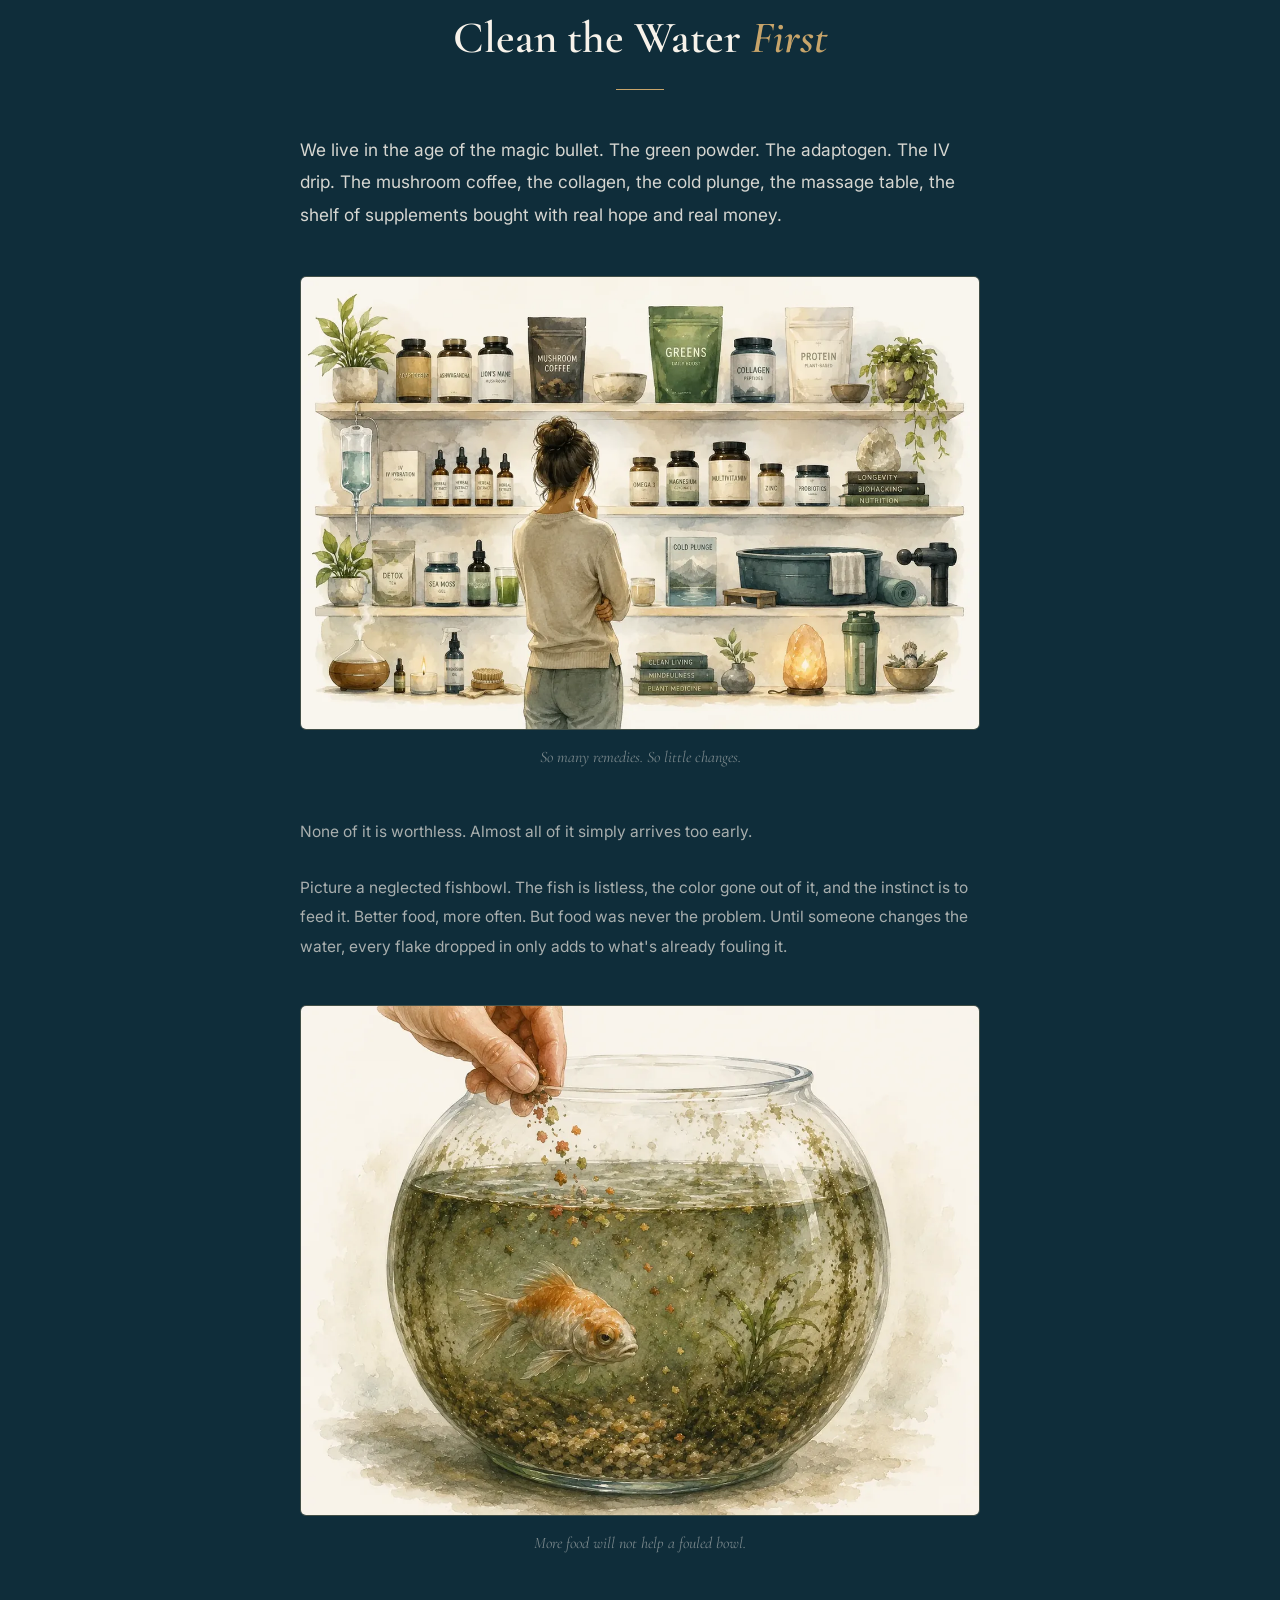
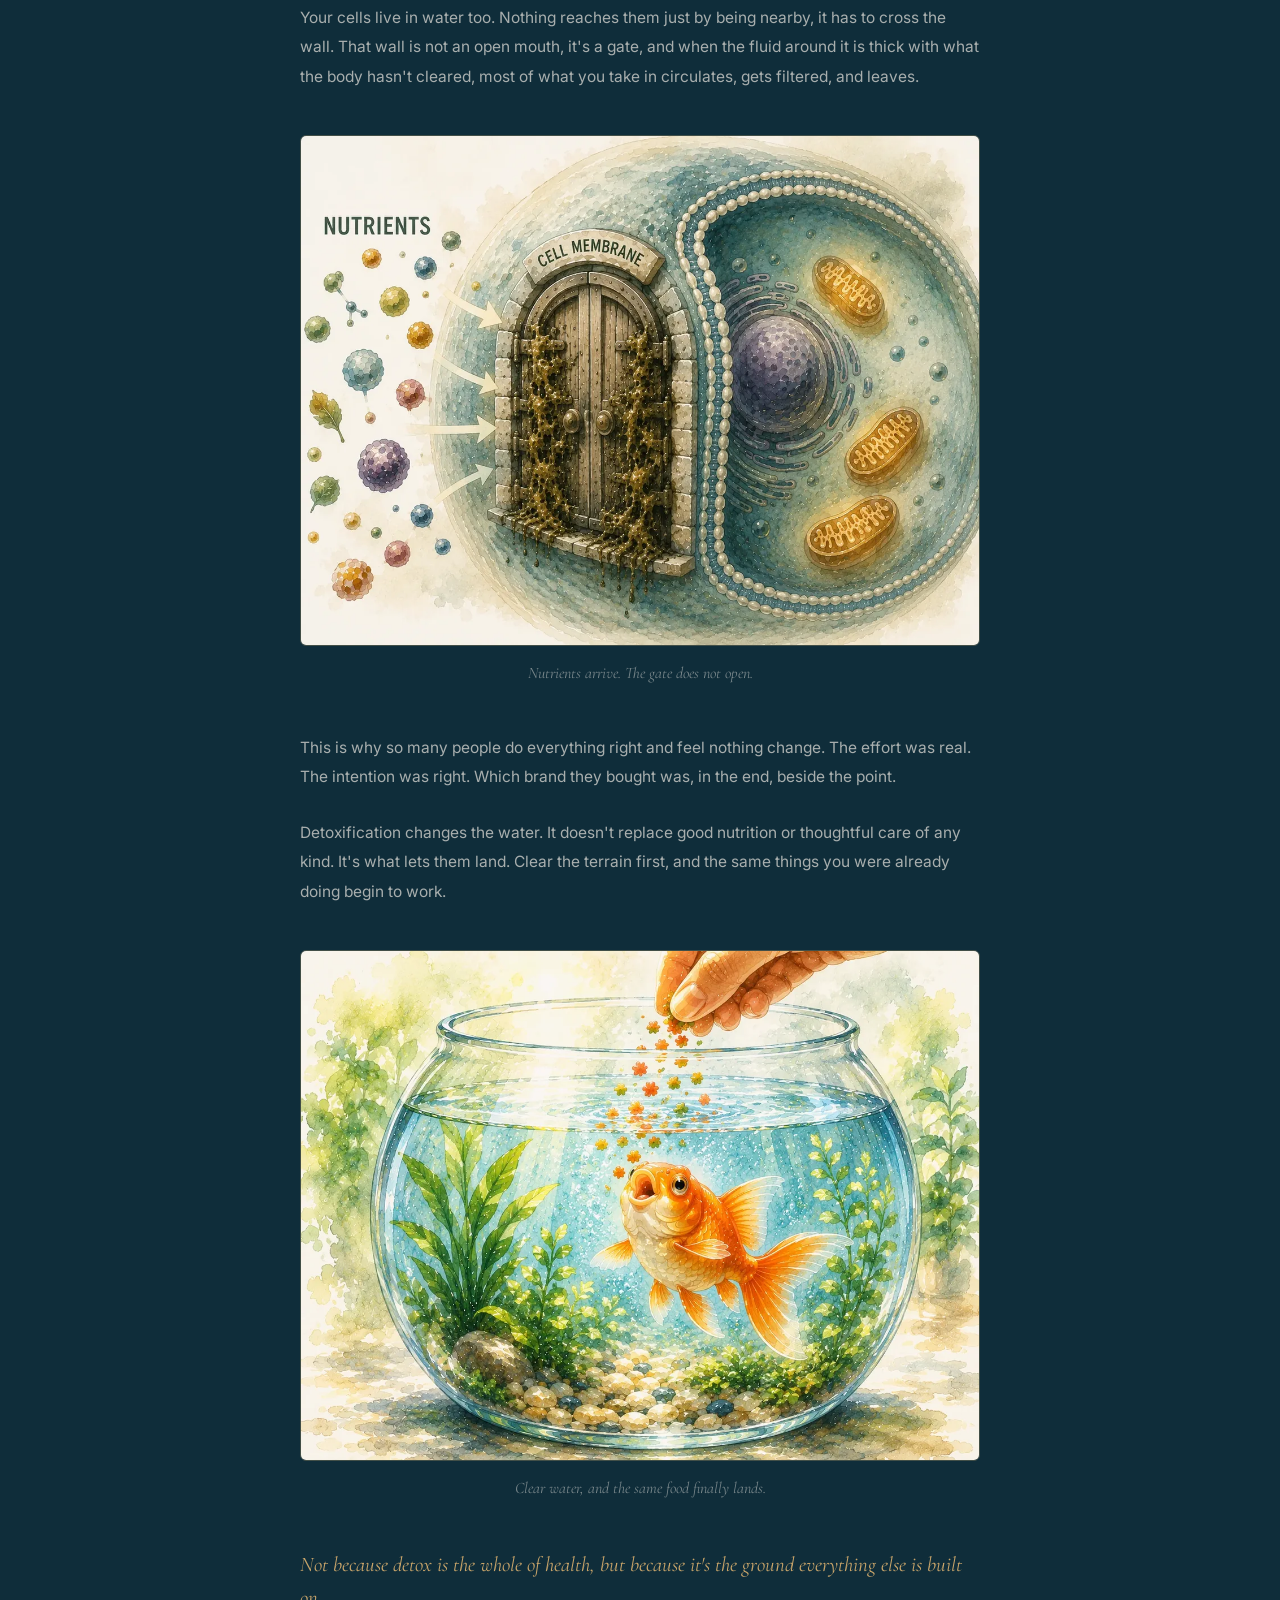
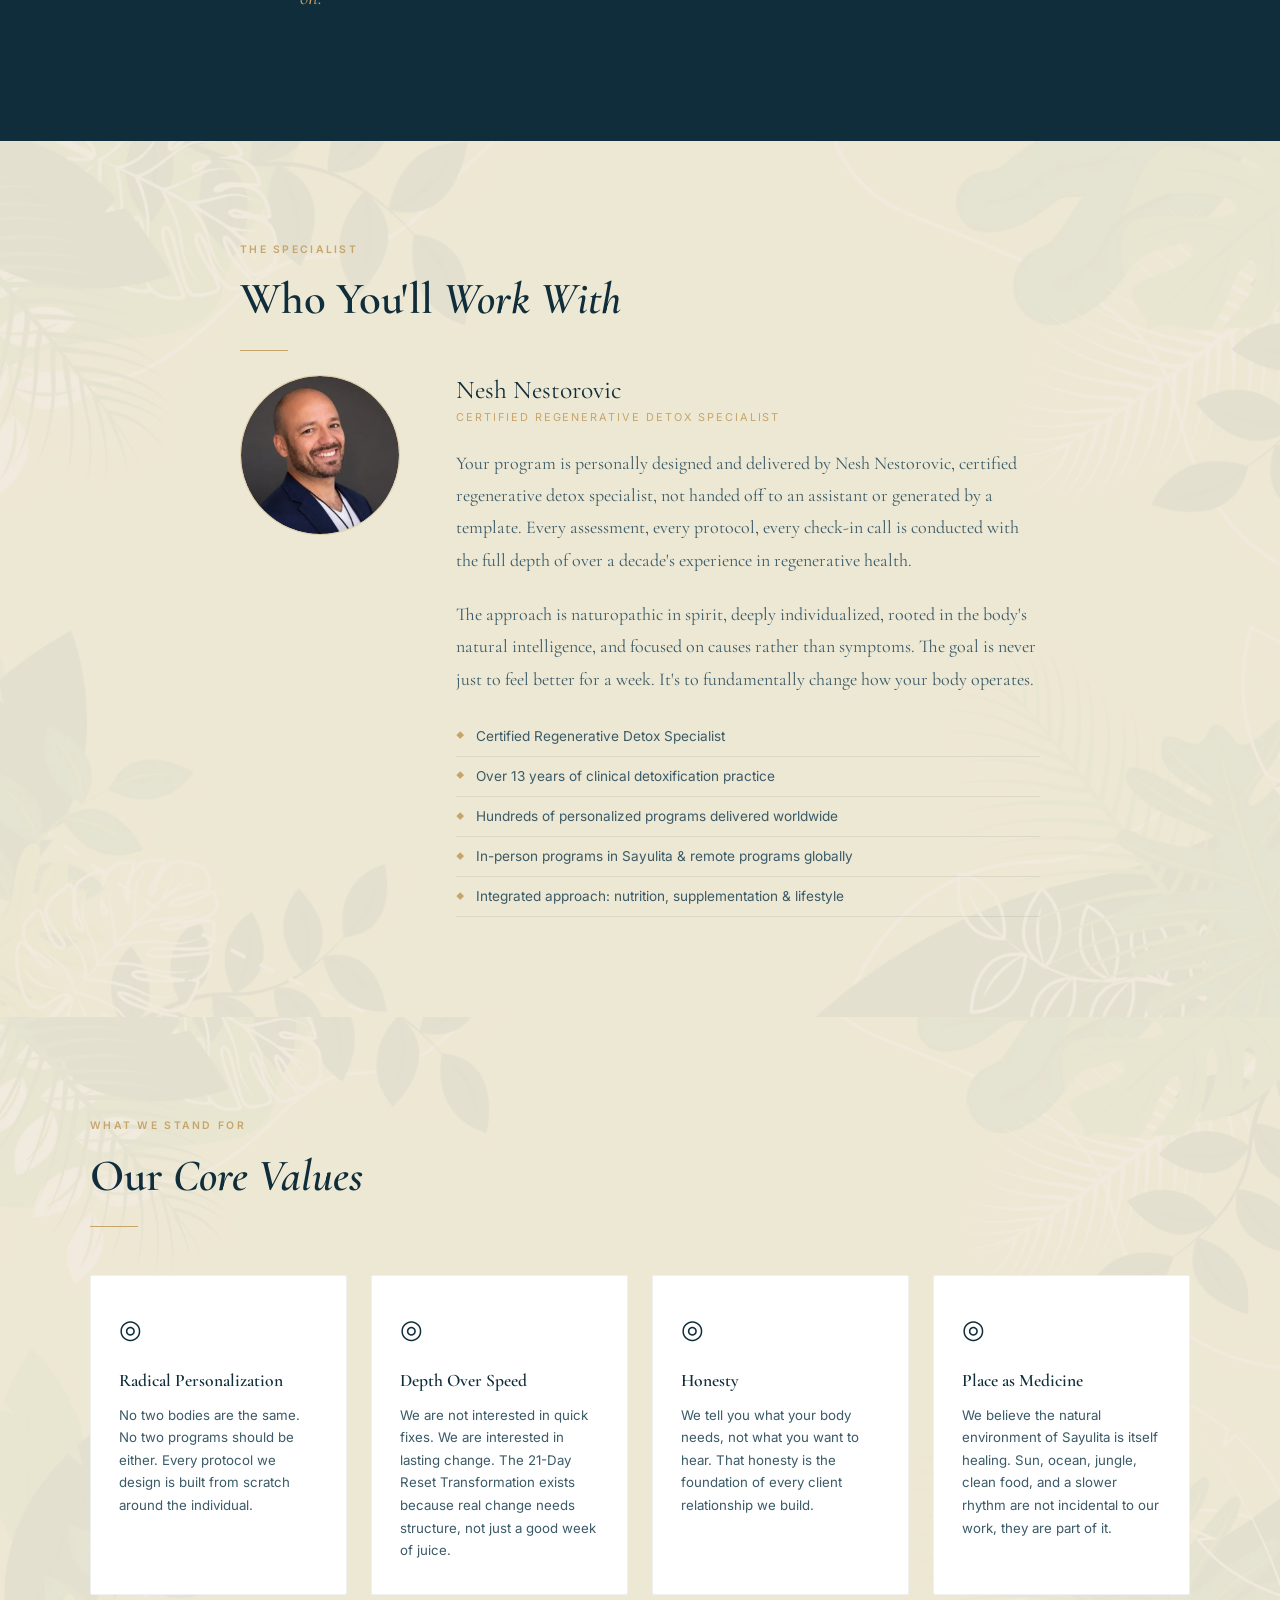
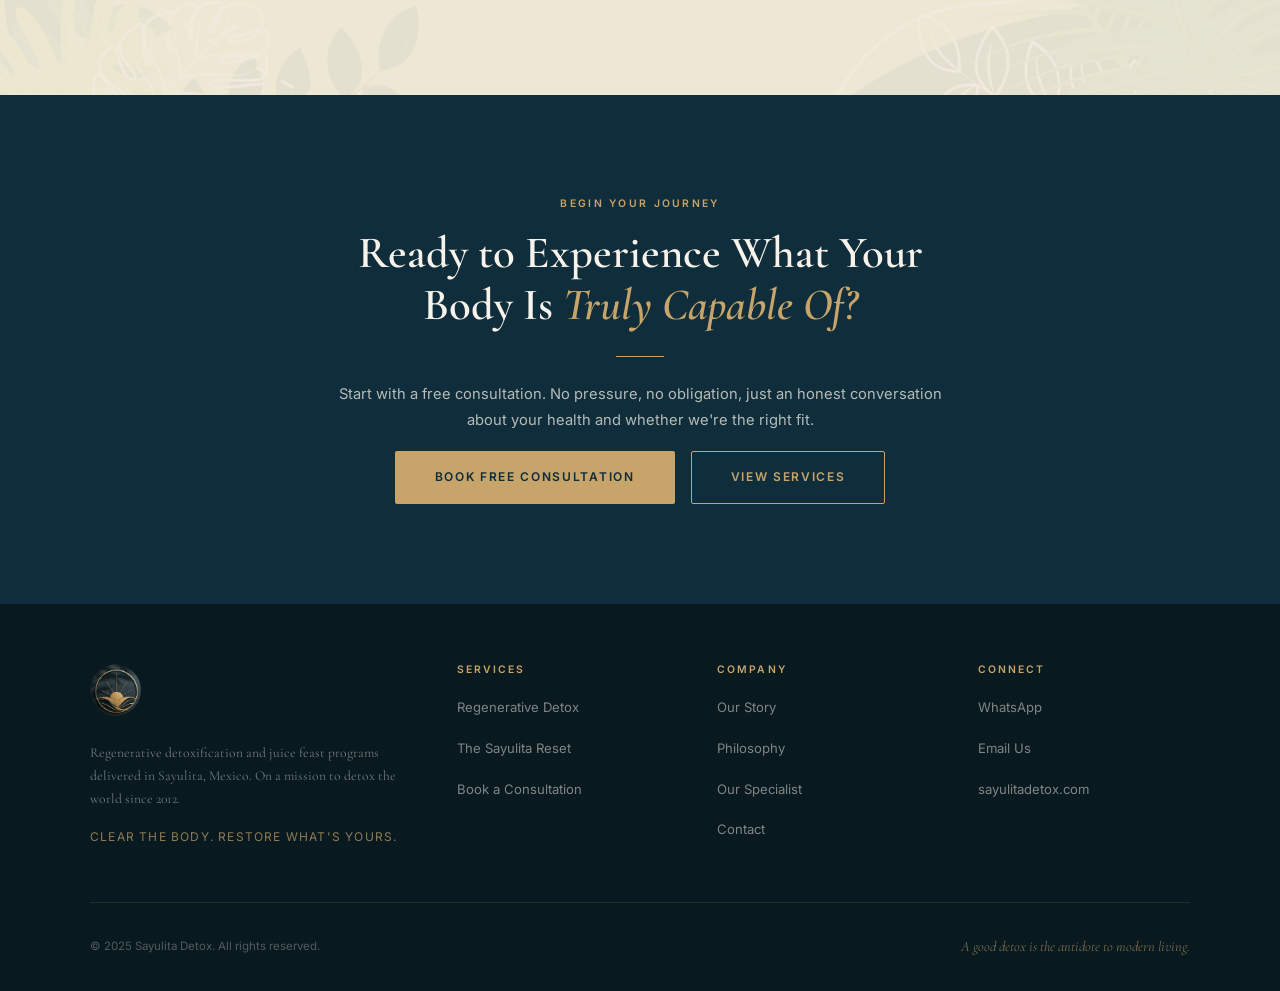
==== commit 9fa16540: "Add files via upload" ====
--- a/about.html
+++ b/about.html
@@ -48,31 +48,47 @@
   }
 
   /* PHILOSOPHY */
-  .philosophy-pillars {
-    display: grid;
-    grid-template-columns: repeat(3, 1fr);
-    gap: 2px;
-    margin-top: 56px;
-  }
-  .phil-card {
-    background: rgba(247,242,234,0.04);
-    border: 1px solid rgba(199,164,106,0.12);
-    padding: 40px 32px;
+  .phil-prose {
+    max-width: 680px;
+    margin: 44px auto 0;
+    text-align: left;
+  }
+  .phil-prose p {
+    font-family: 'Inter', sans-serif;
+    font-size: 0.97rem;
+    line-height: 1.9;
+    color: rgba(247,242,234,0.66);
+    margin-bottom: 26px;
+  }
+  .phil-prose p.phil-lead {
+    font-size: 1.08rem;
+    color: rgba(247,242,234,0.86);
+  }
+  .phil-prose p.phil-close {
+    font-family: 'Cormorant Garamond', serif;
+    font-size: 1.3rem;
+    font-style: italic;
+    line-height: 1.6;
+    color: var(--gold);
+    margin-top: 40px;
+  }
+  .phil-figure {
+    margin: 44px auto 46px;
+  }
+  .phil-figure img {
+    width: 100%;
+    height: auto;
+    display: block;
+    border-radius: 6px;
+    border: 1px solid rgba(199,164,106,0.28);
+  }
+  .phil-figure figcaption {
+    font-family: 'Cormorant Garamond', serif;
+    font-style: italic;
+    font-size: 1rem;
+    color: rgba(247,242,234,0.45);
     text-align: center;
-  }
-  .phil-word {
-    font-family: 'Cormorant Garamond', serif;
-    font-size: 1.4rem;
-    font-weight: 600;
-    color: var(--gold);
-    margin-bottom: 12px;
-    letter-spacing: 0.06em;
-  }
-  .phil-desc {
-    font-family: 'Inter', sans-serif;
-    font-size: 0.82rem;
-    color: rgba(247,242,234,0.55);
-    line-height: 1.7;
+    margin-top: 14px;
   }
 
   /* SPECIALIST */
@@ -115,26 +131,6 @@
   }
   .cred-list li::before { content: '◆'; color: var(--gold); font-size: 0.5rem; flex-shrink: 0; }
 
-  /* MISSION STRIP */
-  .mission-strip {
-    background: var(--gold);
-    padding: 60px 40px;
-    text-align: center;
-  }
-  .mission-strip h2 {
-    font-size: clamp(1.8rem, 4vw, 3rem);
-    color: var(--teal-deep);
-    font-weight: 300;
-    margin-bottom: 16px;
-  }
-  .mission-strip p {
-    font-family: 'Inter', sans-serif;
-    font-size: 0.9rem;
-    color: rgba(15,45,58,0.7);
-    max-width: 480px;
-    margin: 0 auto;
-  }
-
   /* VALUES */
   .values-grid {
     display: grid;
@@ -154,7 +150,6 @@
 
   @media (max-width: 800px) {
     .story-grid { grid-template-columns: 1fr; gap: 48px; }
-    .philosophy-pillars { grid-template-columns: 1fr; }
     .specialist-layout { grid-template-columns: 1fr; }
     .specialist-avatar { margin: 0 auto; }
   }
@@ -237,31 +232,46 @@
 <section class="section section-dark" id="philosophy">
   <div class="section-inner wide" style="text-align:center;">
     <span class="eyebrow rv">Our Philosophy</span>
-    <h2 style="color:var(--cream);">What We <em style="color:var(--gold);">Believe</em></h2>
+    <h2 style="color:var(--cream);">Clean the Water <em style="color:var(--gold);">First</em></h2>
     <div class="gold-divider center"></div>
-    <p style="font-family:'Inter',sans-serif;font-size:0.95rem;max-width:580px;margin:0 auto 0;">We believe detoxification is not a trend or a shortcut. It is a fundamental biological process, one that modern life consistently overwhelms and suppresses. Our work is to restore it.</p>
-    <div class="philosophy-pillars">
-      <div class="phil-card rv">
-        <div class="phil-word">The Body Heals Itself</div>
-        <p class="phil-desc">The body is designed to heal. Given the right conditions, it knows exactly what to do. Our work is simply to create those conditions.</p>
-      </div>
-      <div class="phil-card rv">
-        <div class="phil-word">Remove the Obstacles</div>
-        <p class="phil-desc">Modern life buries the body under toxins, stress, and stimulation. Clear the accumulation and healing stops being a struggle and becomes the natural state.</p>
-      </div>
-      <div class="phil-card rv">
-        <div class="phil-word">Health Is Inherent</div>
-        <p class="phil-desc">Health is not something you acquire. It is something you already possess, waiting underneath everything in the way. When you clear the body, you restore what's already yours.</p>
-      </div>
+
+    <div class="phil-prose">
+      <p class="phil-lead">We live in the age of the magic bullet. The green powder. The adaptogen. The IV drip. The mushroom coffee, the collagen, the cold plunge, the massage table, the shelf of supplements bought with real hope and real money.</p>
+
+      <figure class="phil-figure rv">
+        <img src="philosophy-1-overwhelm.webp" alt="A person standing before shelves of supplements, powders and wellness devices, deciding where to begin" loading="lazy" width="1200" height="800" />
+        <figcaption>So many remedies. So little changes.</figcaption>
+      </figure>
+
+      <p>None of it is worthless. Almost all of it simply arrives too early.</p>
+
+      <p>Picture a neglected fishbowl. The fish is listless, the color gone out of it, and the instinct is to feed it. Better food, more often. But food was never the problem. Until someone changes the water, every flake dropped in only adds to what's already fouling it.</p>
+
+      <figure class="phil-figure rv">
+        <img src="philosophy-2-fouled-bowl.webp" alt="A hand dropping food into a clouded fishbowl where a pale, listless goldfish drifts near the bottom" loading="lazy" width="1200" height="900" />
+        <figcaption>More food will not help a fouled bowl.</figcaption>
+      </figure>
+
+      <p>Your cells live in water too. Nothing reaches them just by being nearby, it has to cross the wall. That wall is not an open mouth, it's a gate, and when the fluid around it is thick with what the body hasn't cleared, most of what you take in circulates, gets filtered, and leaves.</p>
+
+      <figure class="phil-figure rv">
+        <img src="philosophy-3-cell-gate.webp" alt="Illustration of nutrients arriving at a cell membrane drawn as a heavy door caked shut with sludge" loading="lazy" width="1200" height="900" />
+        <figcaption>Nutrients arrive. The gate does not open.</figcaption>
+      </figure>
+
+      <p>This is why so many people do everything right and feel nothing change. The effort was real. The intention was right. Which brand they bought was, in the end, beside the point.</p>
+
+      <p>Detoxification changes the water. It doesn't replace good nutrition or thoughtful care of any kind. It's what lets them land. Clear the terrain first, and the same things you were already doing begin to work.</p>
+
+      <figure class="phil-figure rv">
+        <img src="philosophy-5-it-lands.webp" alt="A bright goldfish rising eagerly to food in a bowl of clear water surrounded by green plants" loading="lazy" width="1200" height="900" />
+        <figcaption>Clear water, and the same food finally lands.</figcaption>
+      </figure>
+
+      <p class="phil-close">Not because detox is the whole of health, but because it's the ground everything else is built on.</p>
     </div>
   </div>
 </section>
-
-<!-- MISSION STRIP -->
-<div class="mission-strip">
-  <h2>"A good detox program is the antidote<br>to modern living."</h2>
-  <p>This isn't just our tagline. It's the belief that has guided every program, every protocol, and every client relationship since 2012.</p>
-</div>
 
 <!-- SPECIALIST -->
 <section class="section leaf-texture" id="specialist">
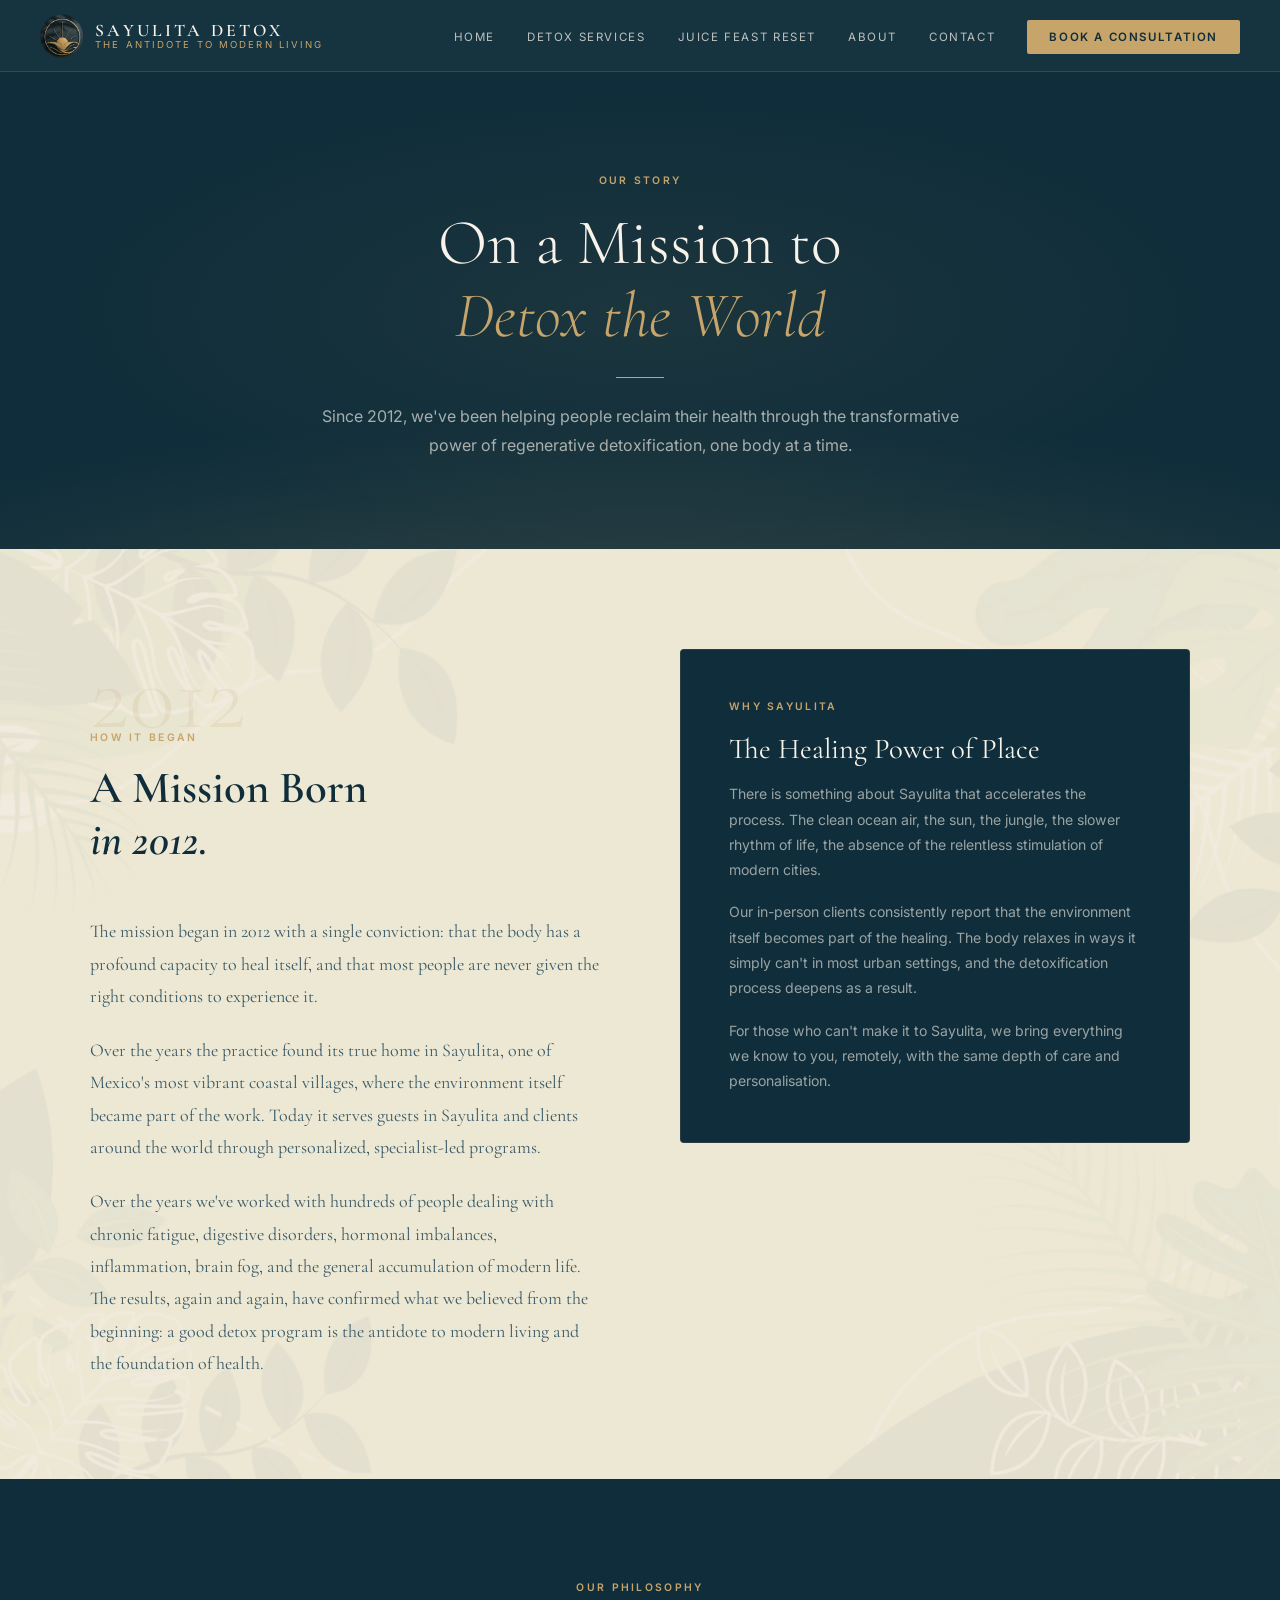
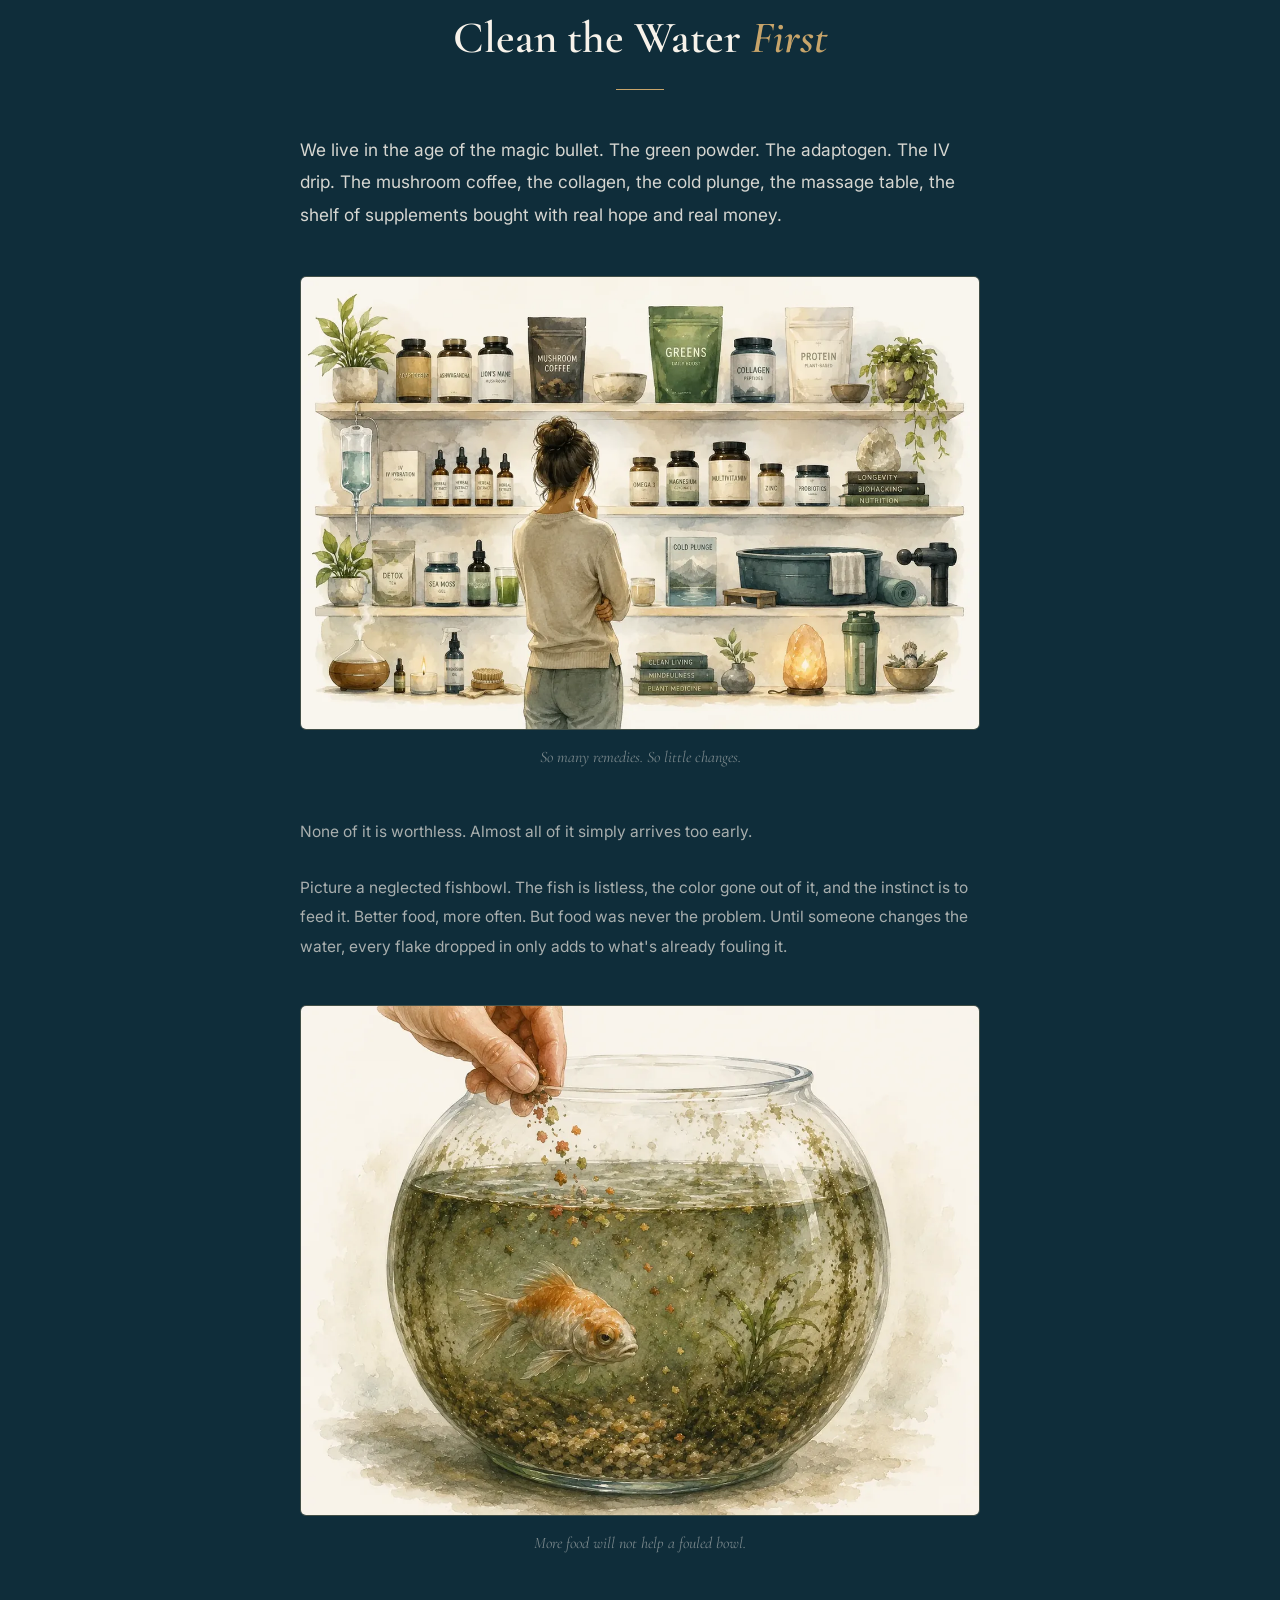
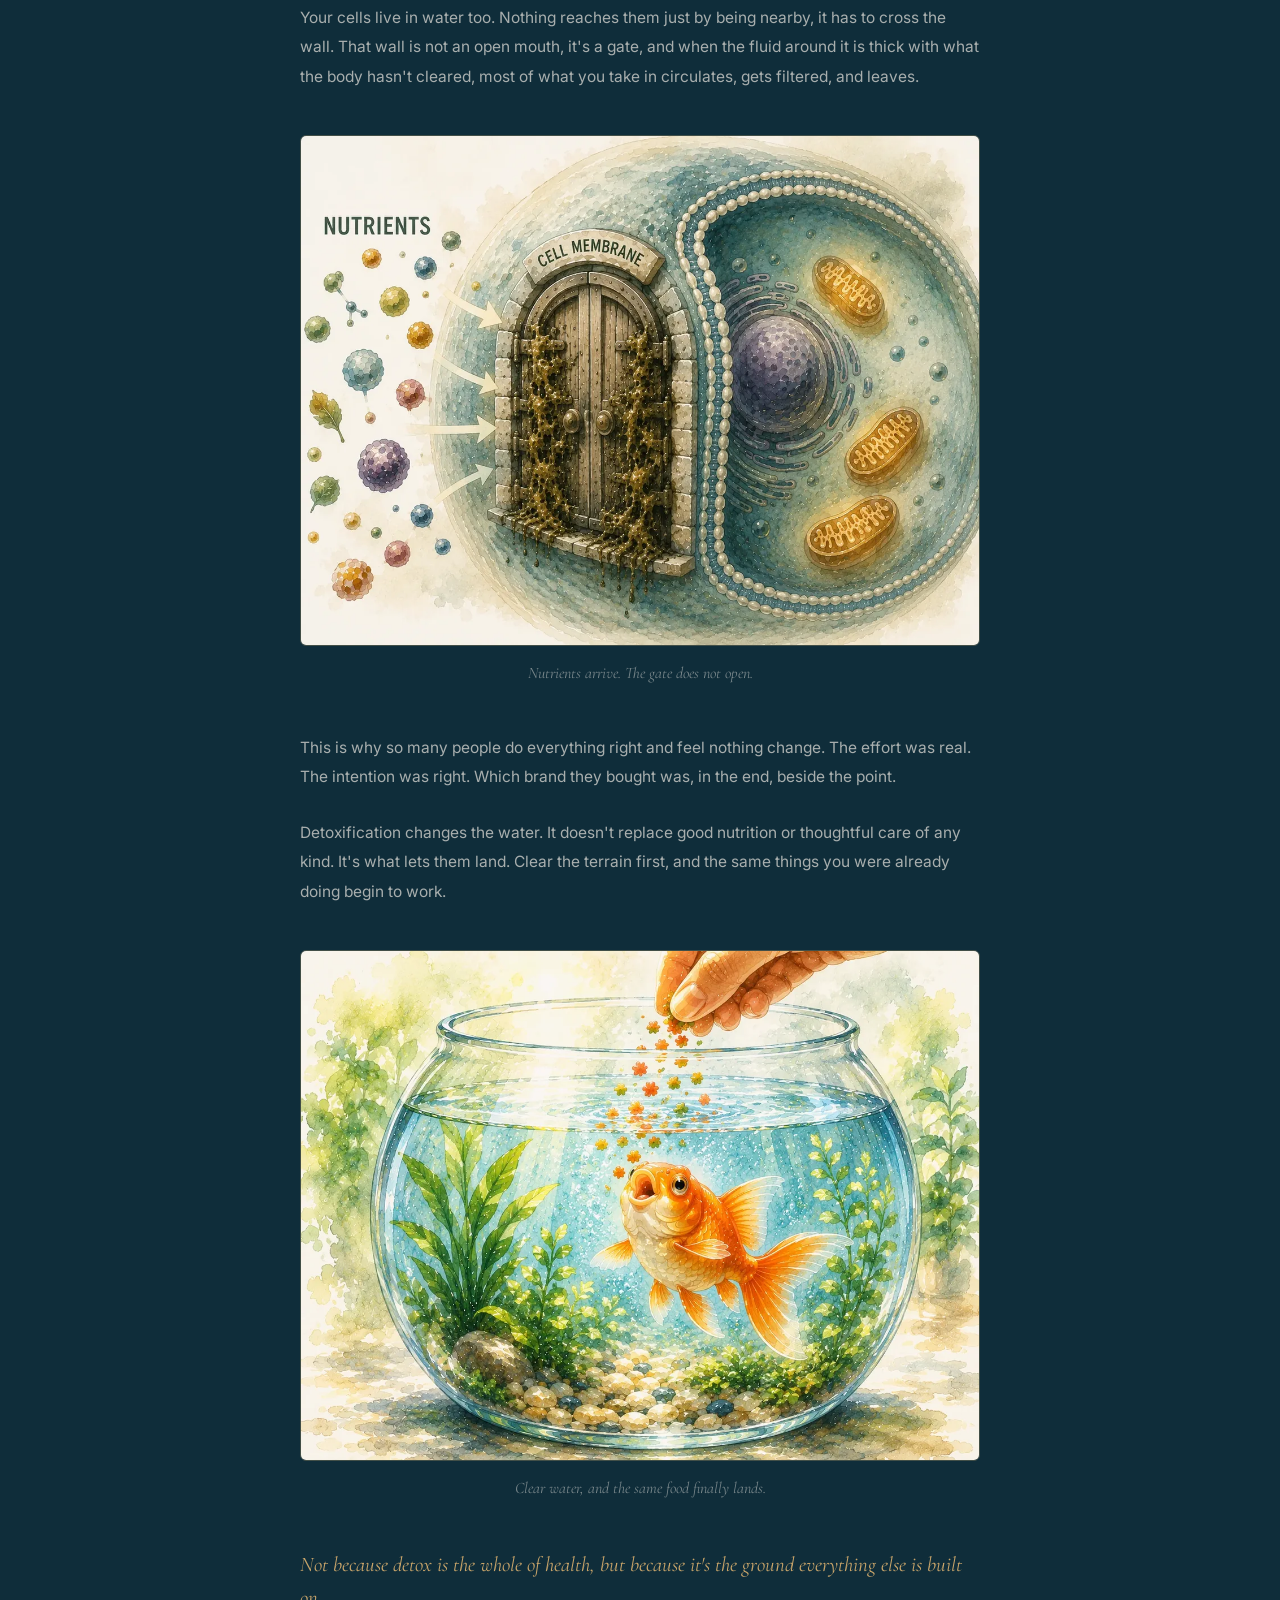
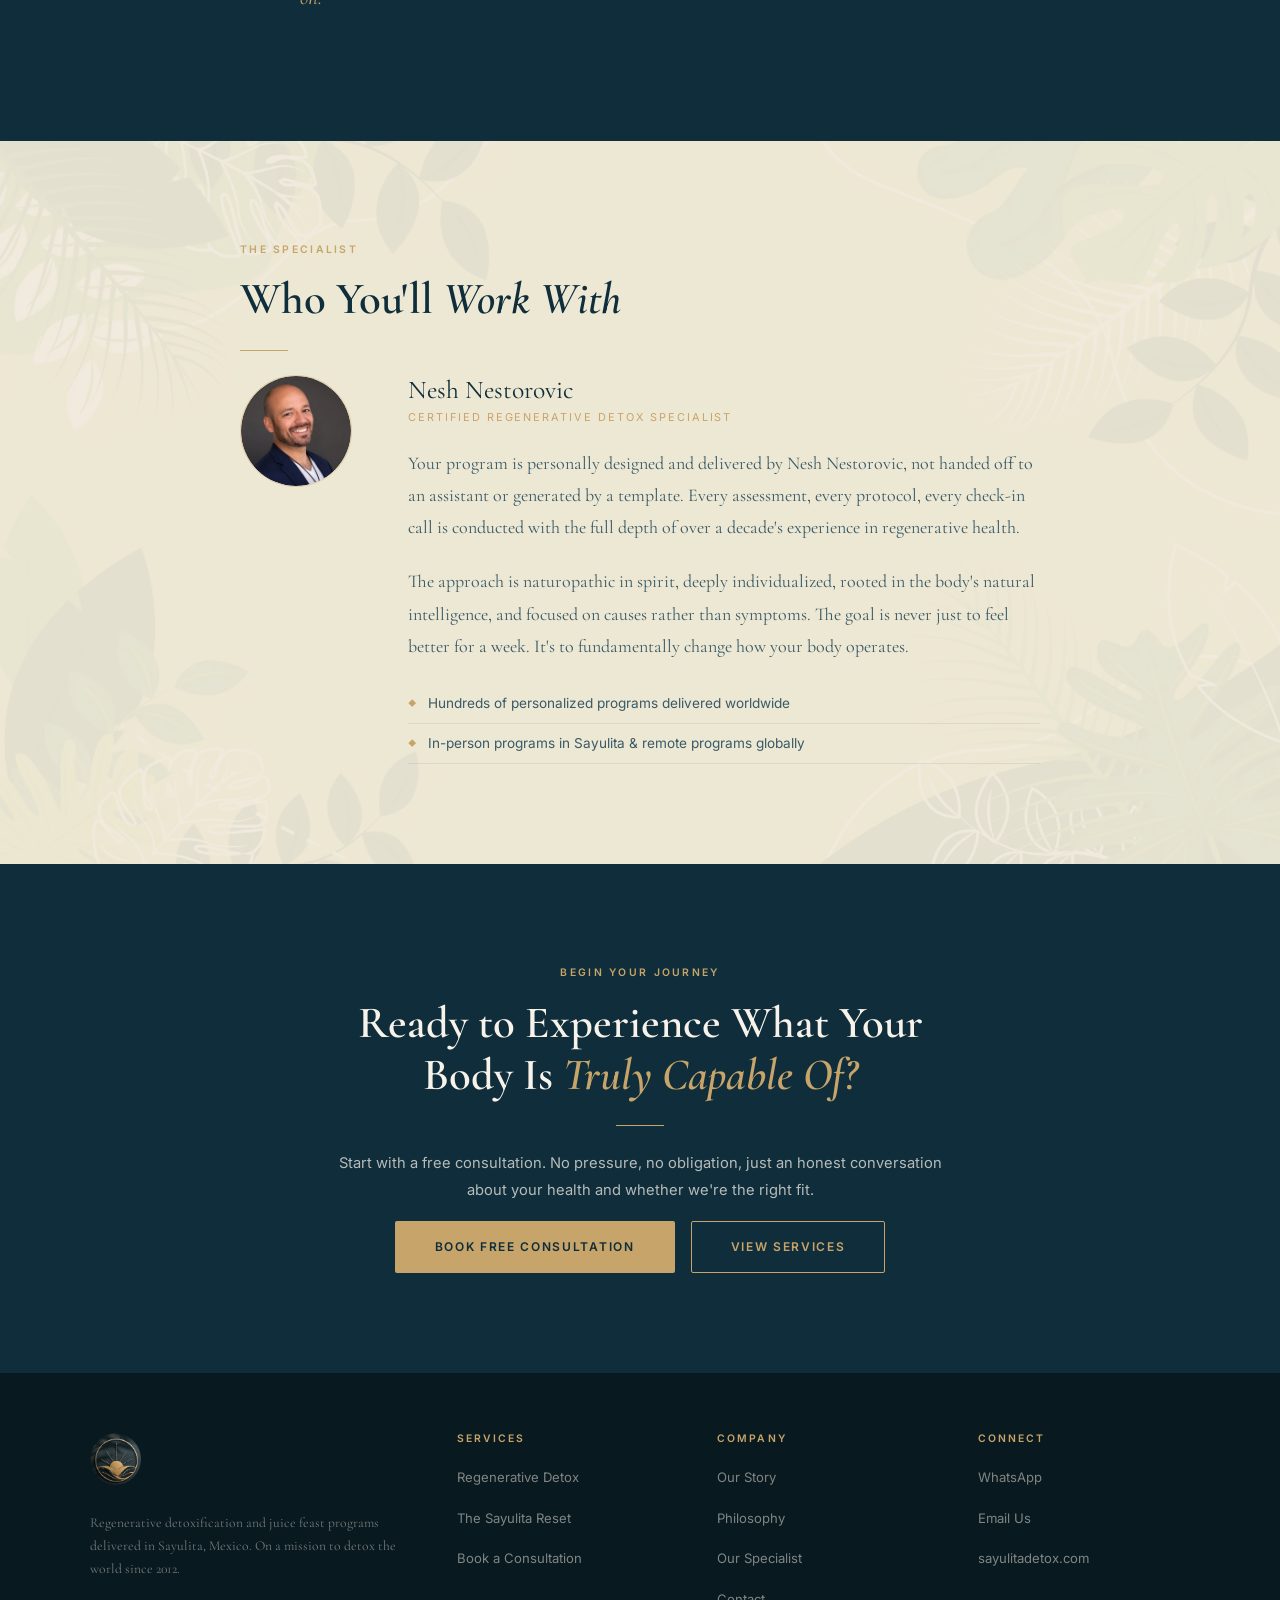
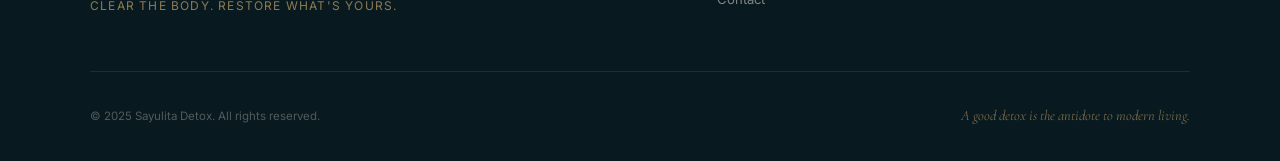
==== commit 9ec1450c: "Add files via upload" ====
--- a/about.html
+++ b/about.html
@@ -99,8 +99,8 @@
     align-items: start;
   }
   .specialist-avatar {
-    width: 160px;
-    height: 160px;
+    width: 112px;
+    height: 112px;
     border-radius: 50%;
     background: linear-gradient(135deg, rgba(199,164,106,0.2), rgba(199,164,106,0.05));
     border: 1px solid rgba(199,164,106,0.3);
@@ -130,23 +130,6 @@
     align-items: center;
   }
   .cred-list li::before { content: '◆'; color: var(--gold); font-size: 0.5rem; flex-shrink: 0; }
-
-  /* VALUES */
-  .values-grid {
-    display: grid;
-    grid-template-columns: repeat(auto-fit, minmax(220px, 1fr));
-    gap: 24px;
-    margin-top: 48px;
-  }
-  .value-card {
-    padding: 32px 28px;
-    background: white;
-    border: 1px solid rgba(15,45,58,0.07);
-    border-radius: 2px;
-  }
-  .value-icon { font-size: 1.6rem; margin-bottom: 14px; display: block; }
-  .value-title { font-size: 1.1rem; color: var(--teal-deep); margin-bottom: 8px; font-weight: 600; }
-  .value-desc { font-family: 'Inter', sans-serif; font-size: 0.83rem; color: var(--text-mid); line-height: 1.7; margin: 0; }
 
   @media (max-width: 800px) {
     .story-grid { grid-template-columns: 1fr; gap: 48px; }
@@ -284,46 +267,12 @@
       <div>
         <h3 class="specialist-name">Nesh Nestorovic</h3>
         <span class="specialist-cred">Certified Regenerative Detox Specialist</span>
-        <p>Your program is personally designed and delivered by Nesh Nestorovic, certified regenerative detox specialist, not handed off to an assistant or generated by a template. Every assessment, every protocol, every check-in call is conducted with the full depth of over a decade's experience in regenerative health.</p>
+        <p>Your program is personally designed and delivered by Nesh Nestorovic, not handed off to an assistant or generated by a template. Every assessment, every protocol, every check-in call is conducted with the full depth of over a decade's experience in regenerative health.</p>
         <p>The approach is naturopathic in spirit, deeply individualized, rooted in the body's natural intelligence, and focused on causes rather than symptoms. The goal is never just to feel better for a week. It's to fundamentally change how your body operates.</p>
         <ul class="cred-list">
-          <li>Certified Regenerative Detox Specialist</li>
-          <li>Over 13 years of clinical detoxification practice</li>
           <li>Hundreds of personalized programs delivered worldwide</li>
           <li>In-person programs in Sayulita & remote programs globally</li>
-          <li>Integrated approach: nutrition, supplementation & lifestyle</li>
         </ul>
-      </div>
-    </div>
-  </div>
-</section>
-
-<!-- VALUES -->
-<section class="section section-warm leaf-texture">
-  <div class="section-inner wide">
-    <span class="eyebrow rv">What We Stand For</span>
-    <h2>Our <em>Core Values</em></h2>
-    <div class="gold-divider"></div>
-    <div class="values-grid">
-      <div class="value-card rv">
-        <span class="value-icon">◎</span>
-        <div class="value-title">Radical Personalization</div>
-        <p class="value-desc">No two bodies are the same. No two programs should be either. Every protocol we design is built from scratch around the individual.</p>
-      </div>
-      <div class="value-card rv">
-        <span class="value-icon">◎</span>
-        <div class="value-title">Depth Over Speed</div>
-        <p class="value-desc">We are not interested in quick fixes. We are interested in lasting change. The 21-Day Reset Transformation exists because real change needs structure, not just a good week of juice.</p>
-      </div>
-      <div class="value-card rv">
-        <span class="value-icon">◎</span>
-        <div class="value-title">Honesty</div>
-        <p class="value-desc">We tell you what your body needs, not what you want to hear. That honesty is the foundation of every client relationship we build.</p>
-      </div>
-      <div class="value-card rv">
-        <span class="value-icon">◎</span>
-        <div class="value-title">Place as Medicine</div>
-        <p class="value-desc">We believe the natural environment of Sayulita is itself healing. Sun, ocean, jungle, clean food, and a slower rhythm are not incidental to our work, they are part of it.</p>
       </div>
     </div>
   </div>
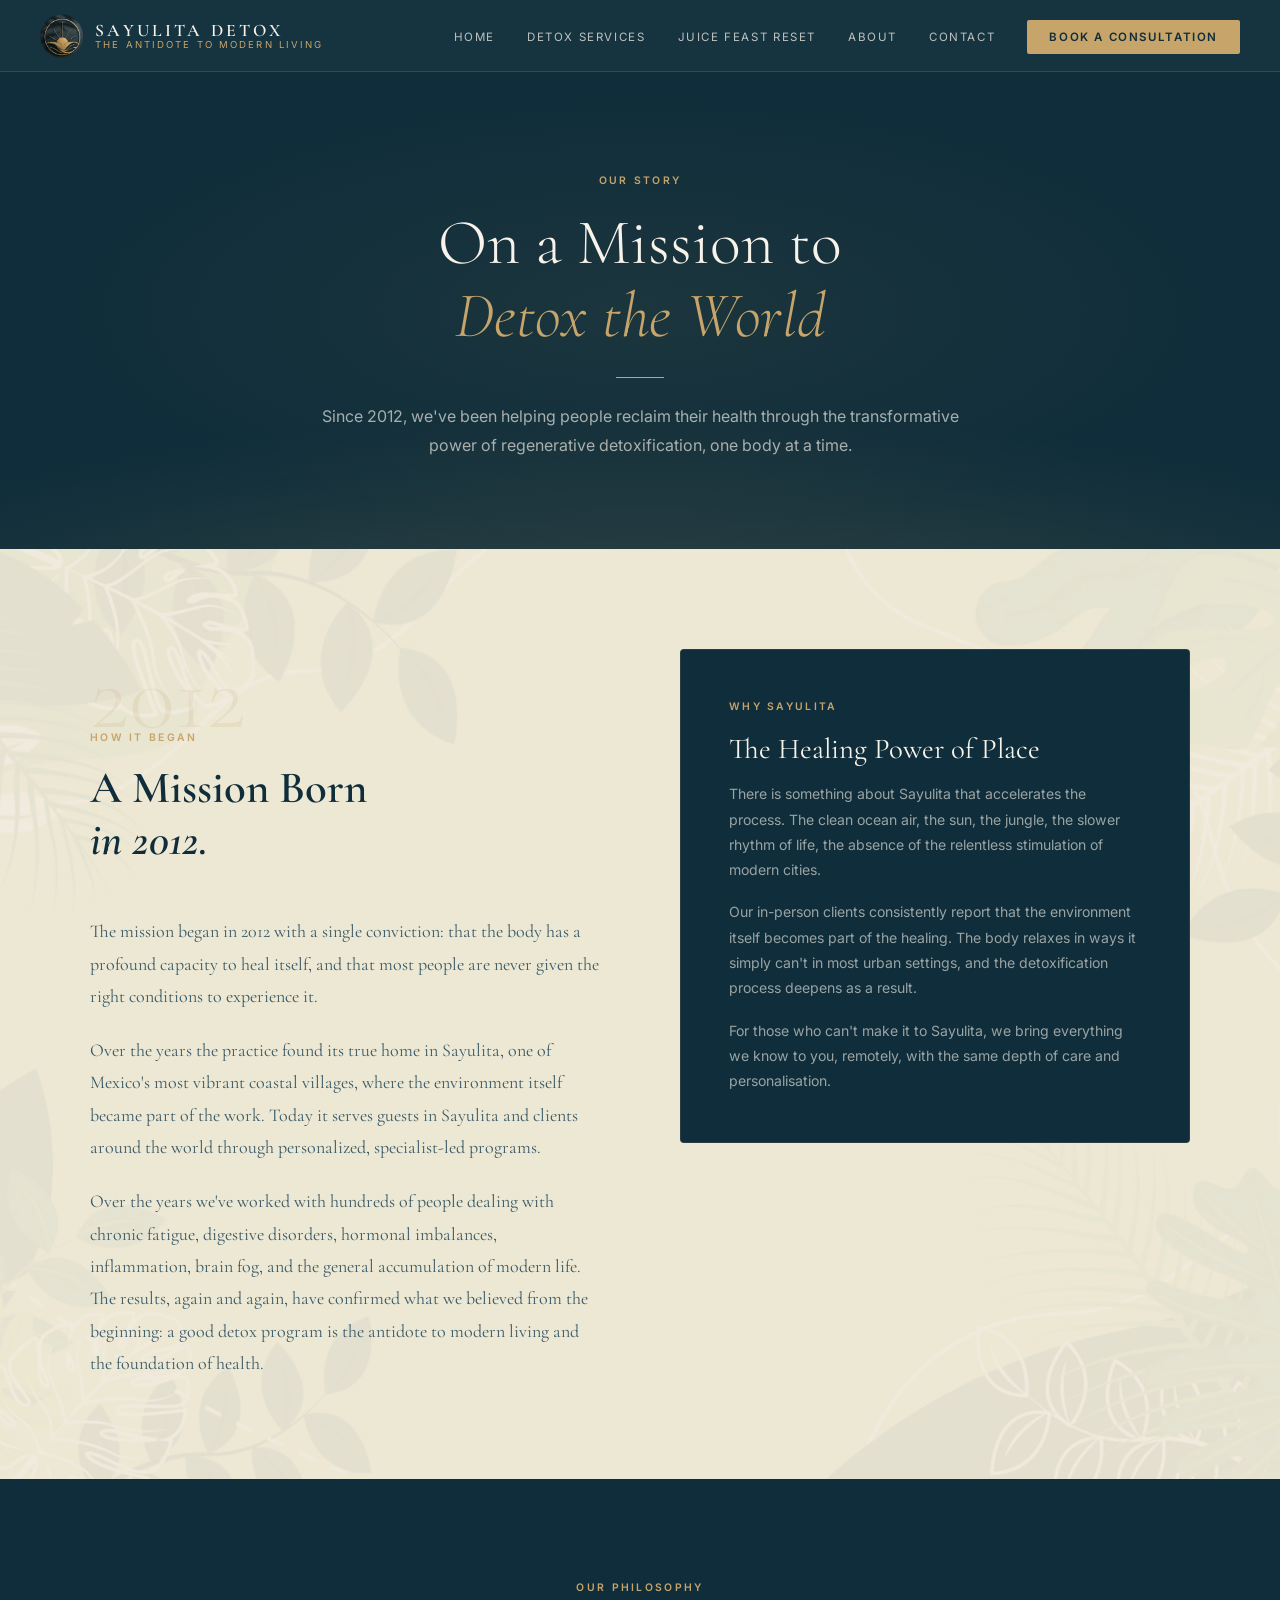
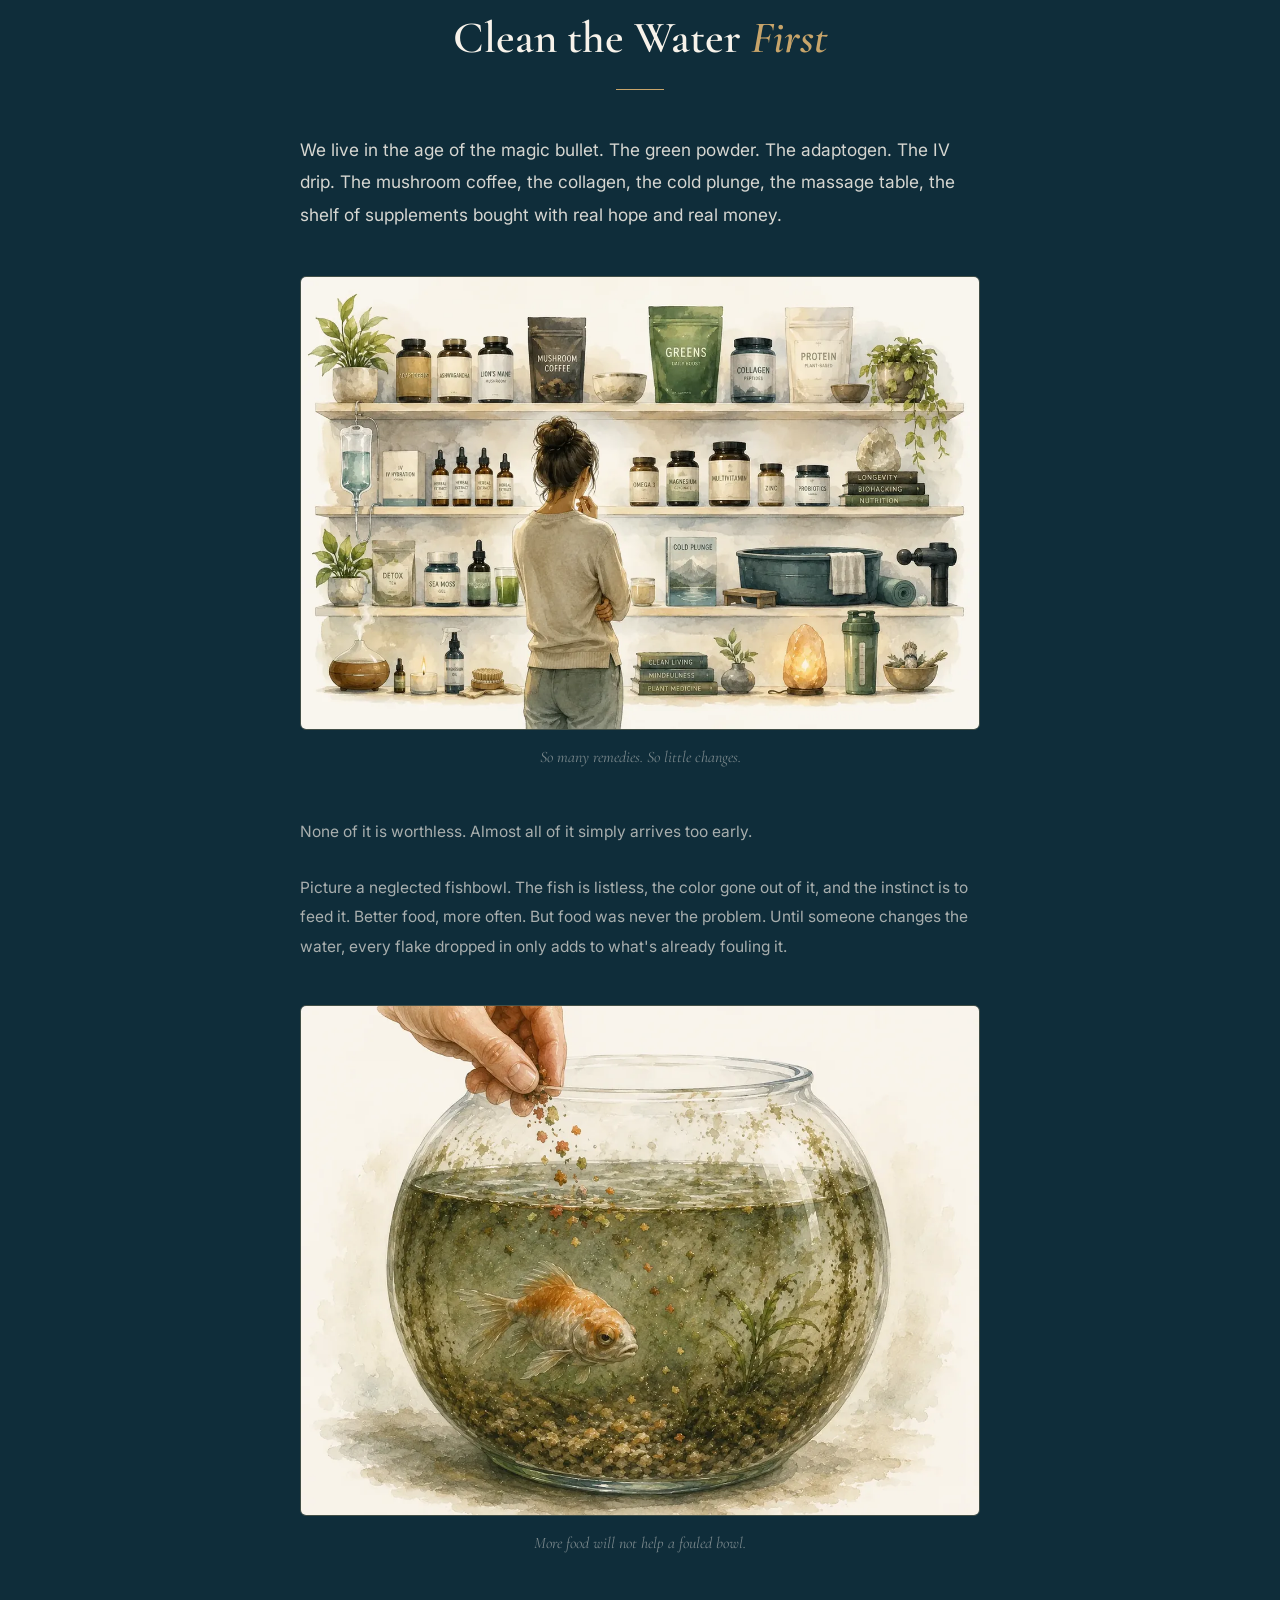
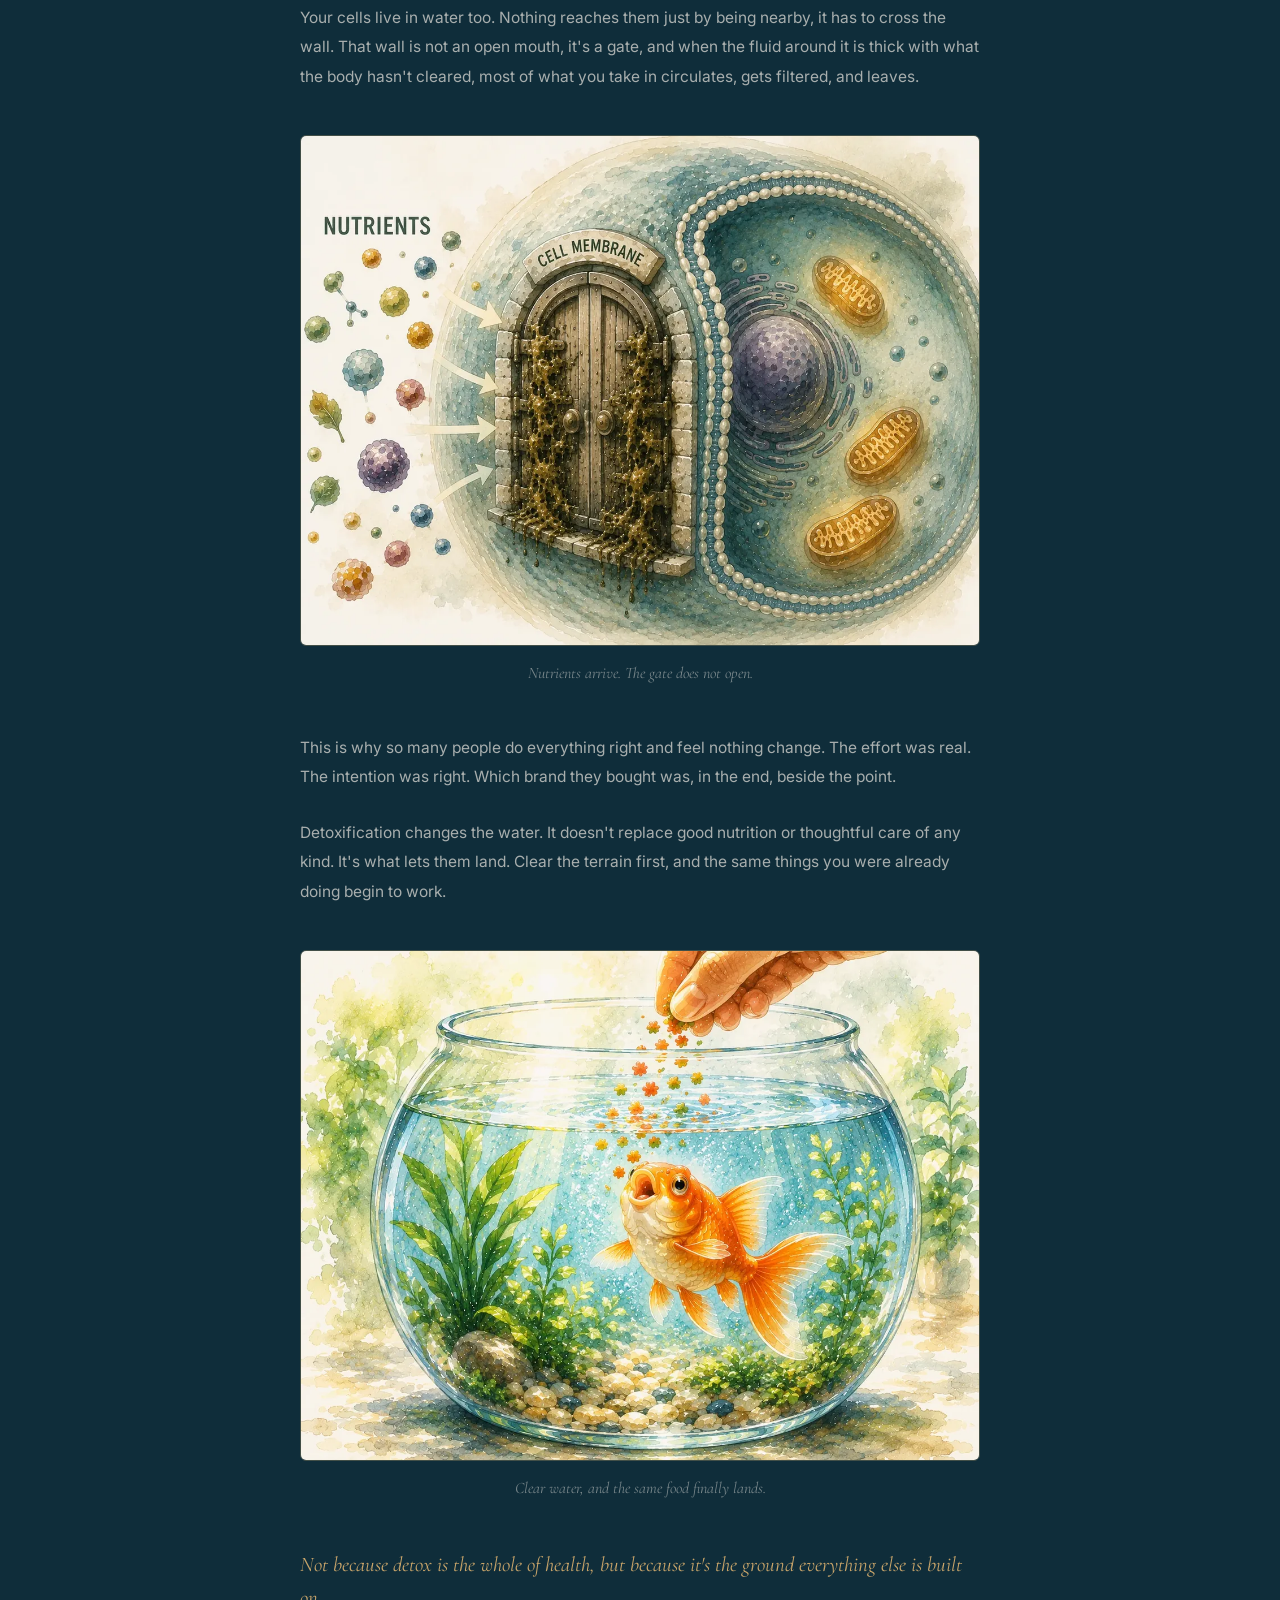
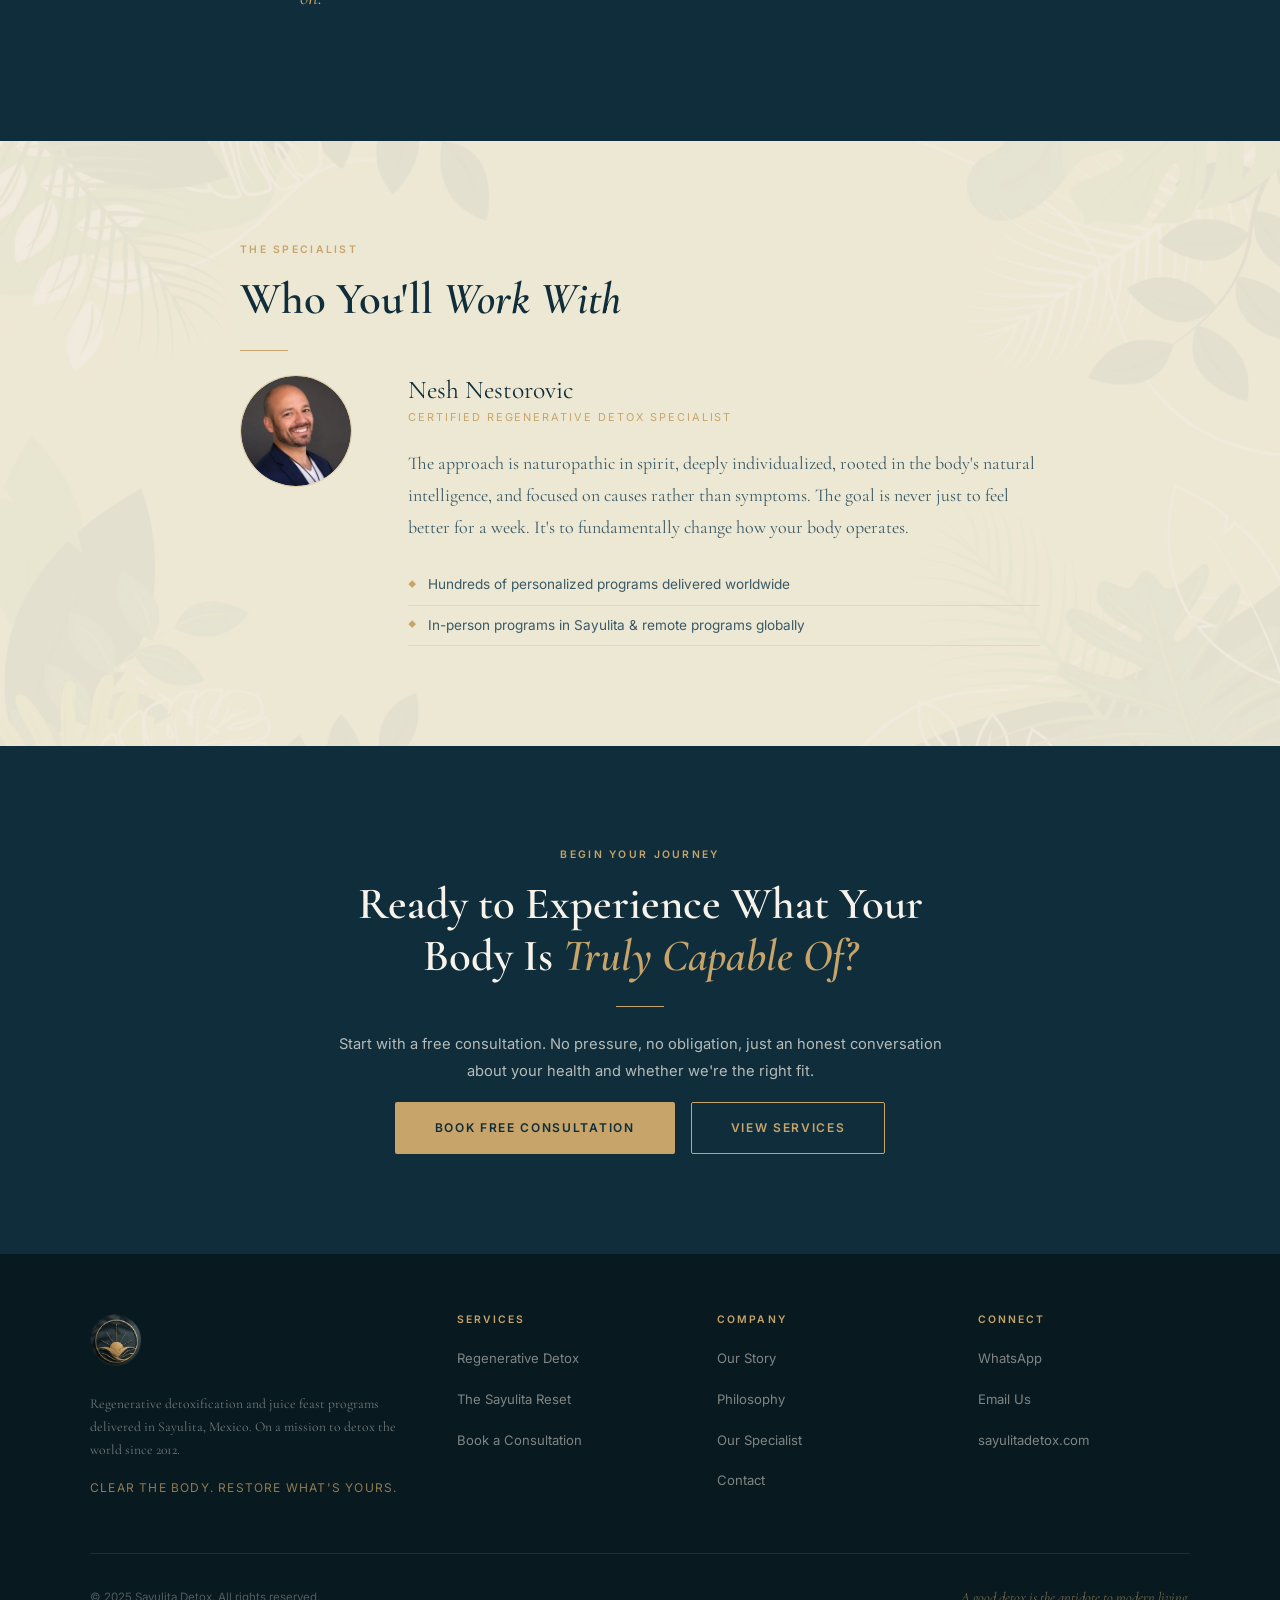
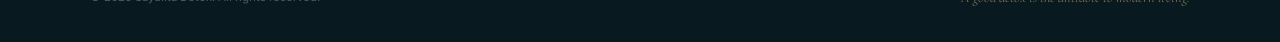
==== commit fb30517f: "Update about.html removed oversell line         <p>Your program is personally designed and delivere" ====
--- a/about.html
+++ b/about.html
@@ -267,7 +267,6 @@
       <div>
         <h3 class="specialist-name">Nesh Nestorovic</h3>
         <span class="specialist-cred">Certified Regenerative Detox Specialist</span>
-        <p>Your program is personally designed and delivered by Nesh Nestorovic, not handed off to an assistant or generated by a template. Every assessment, every protocol, every check-in call is conducted with the full depth of over a decade's experience in regenerative health.</p>
         <p>The approach is naturopathic in spirit, deeply individualized, rooted in the body's natural intelligence, and focused on causes rather than symptoms. The goal is never just to feel better for a week. It's to fundamentally change how your body operates.</p>
         <ul class="cred-list">
           <li>Hundreds of personalized programs delivered worldwide</li>
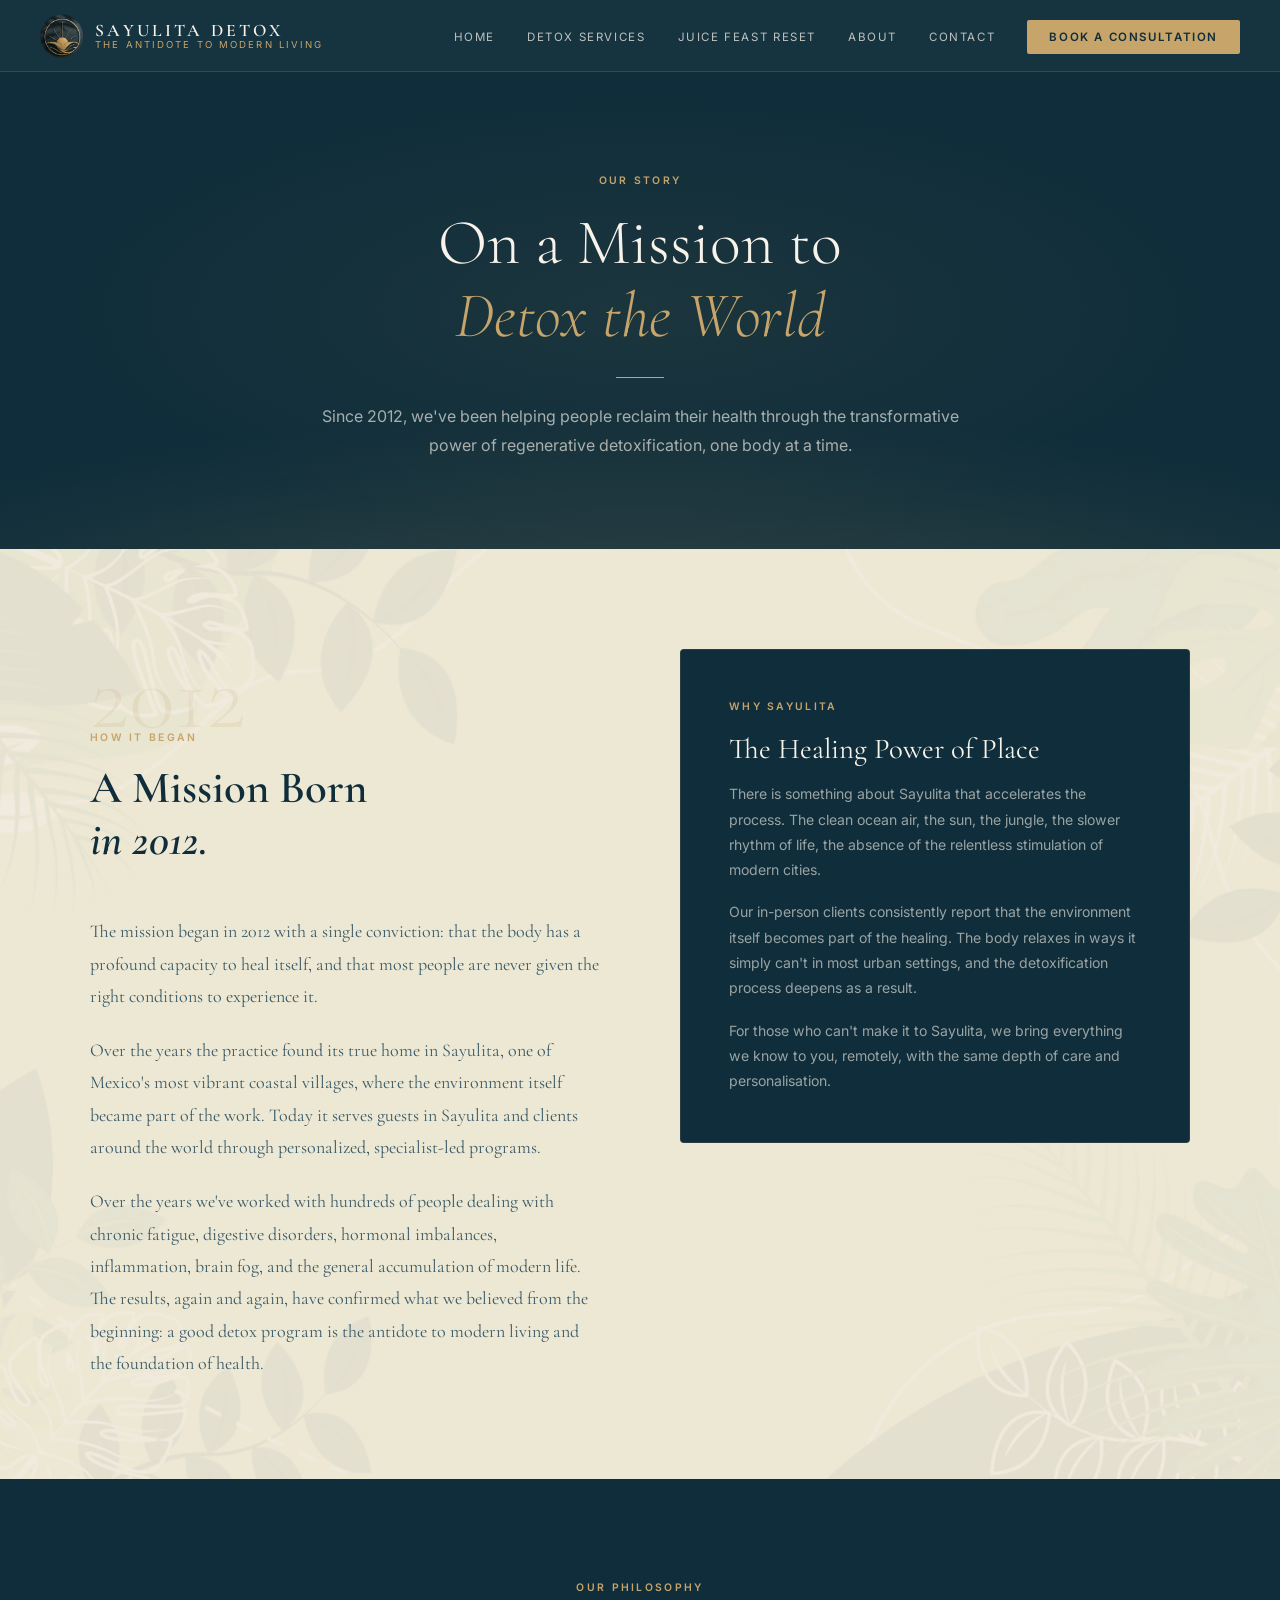
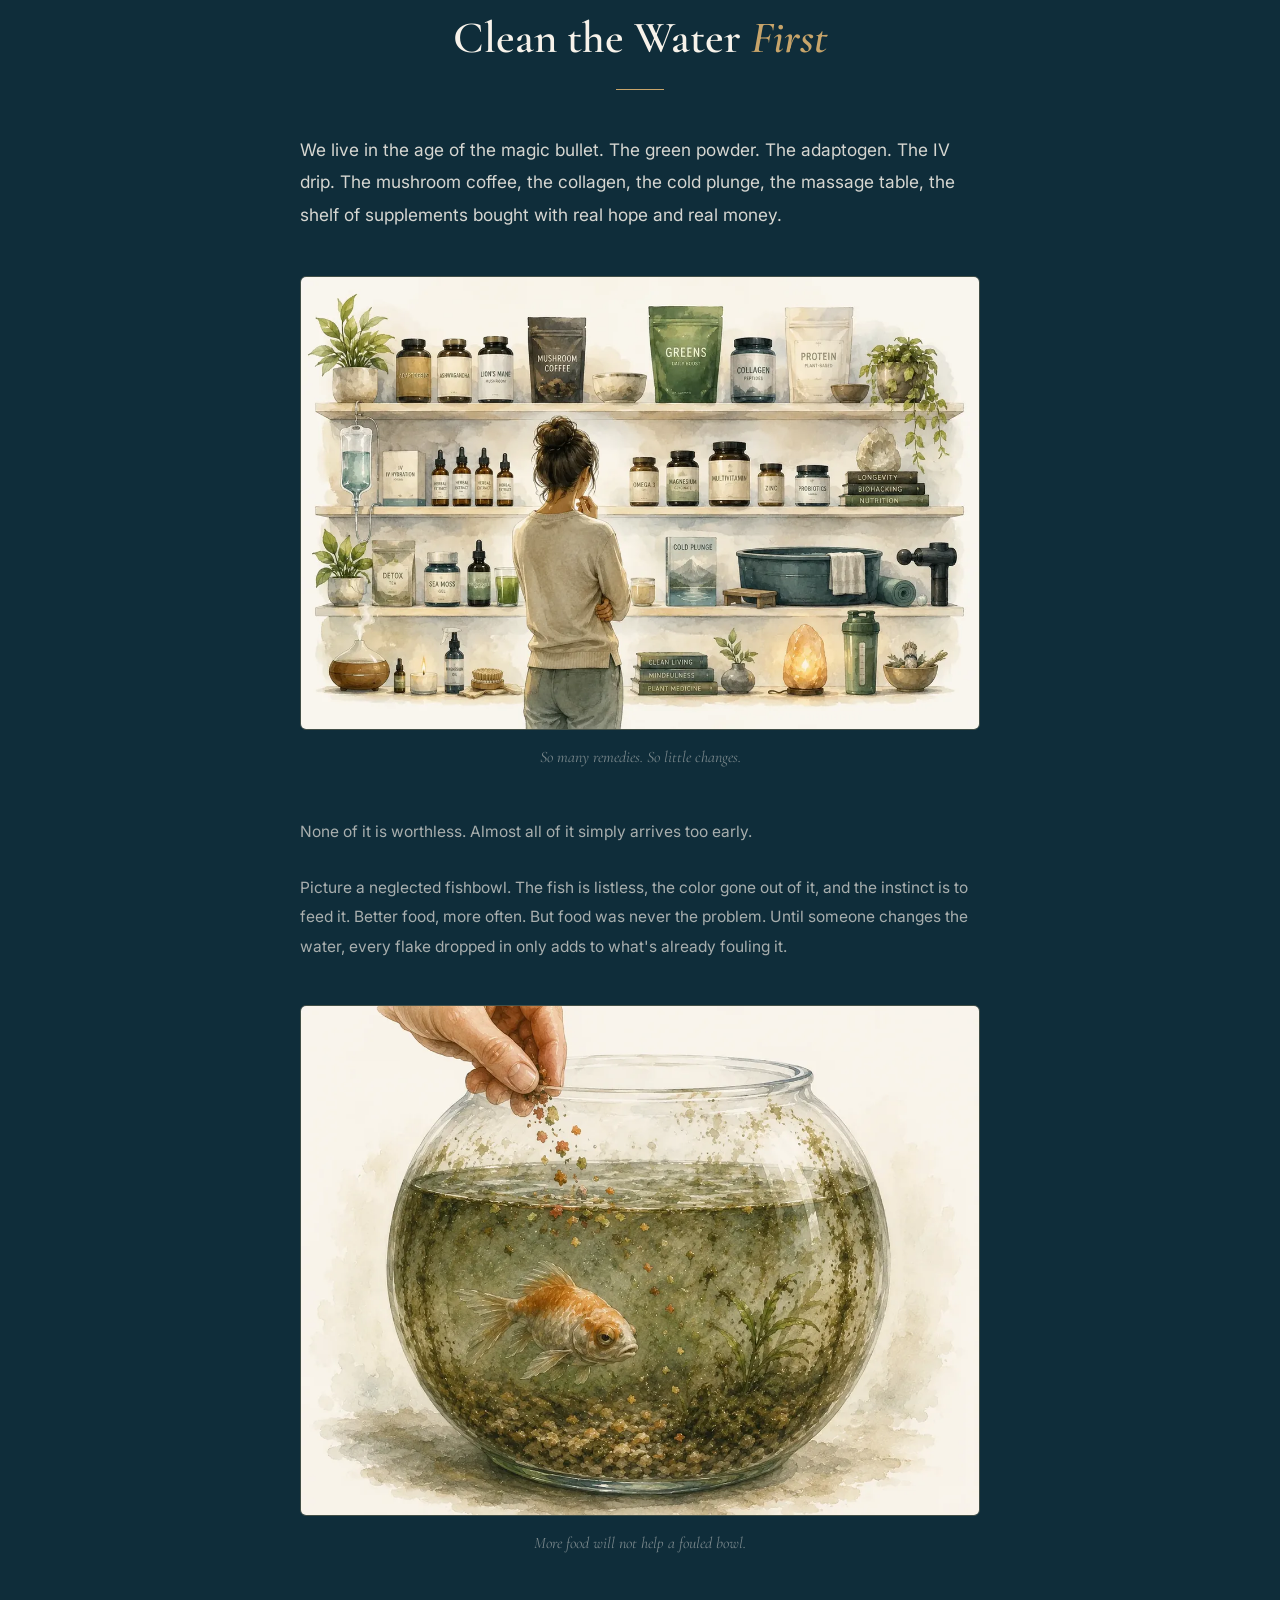
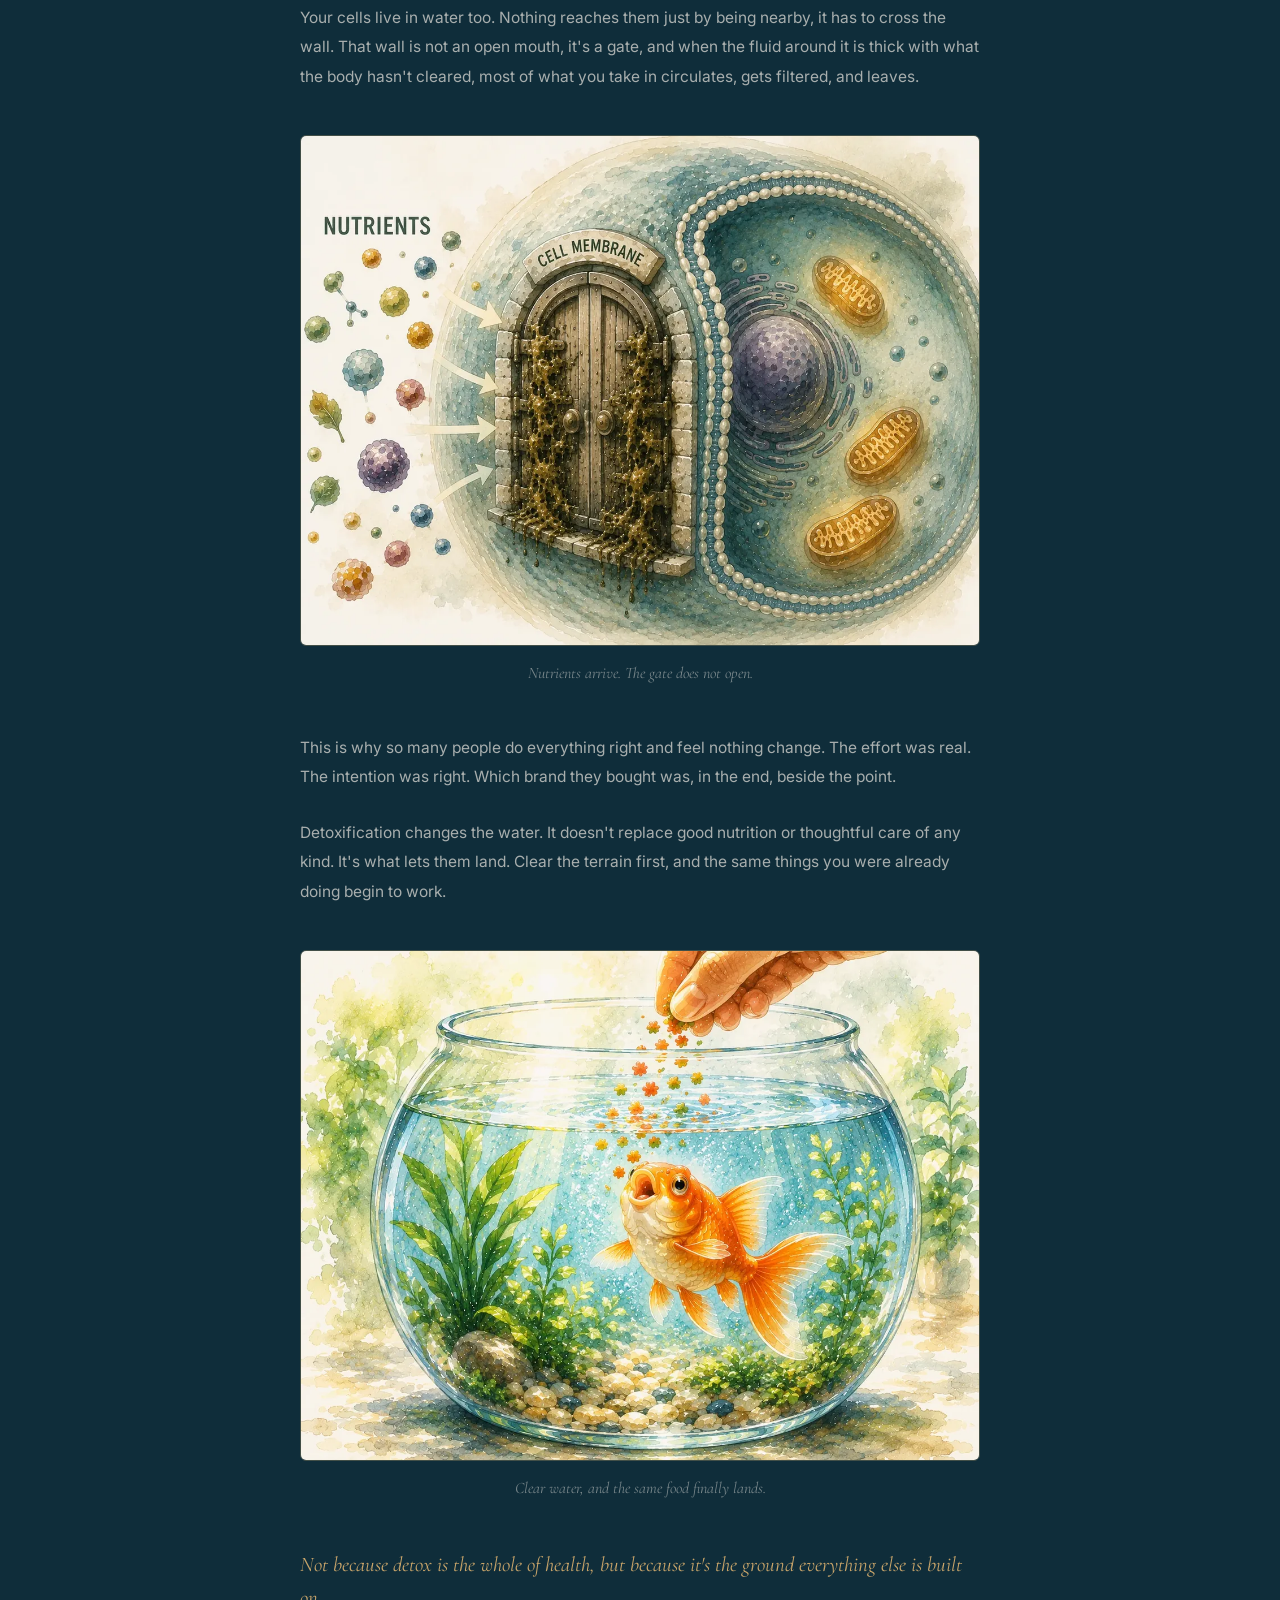
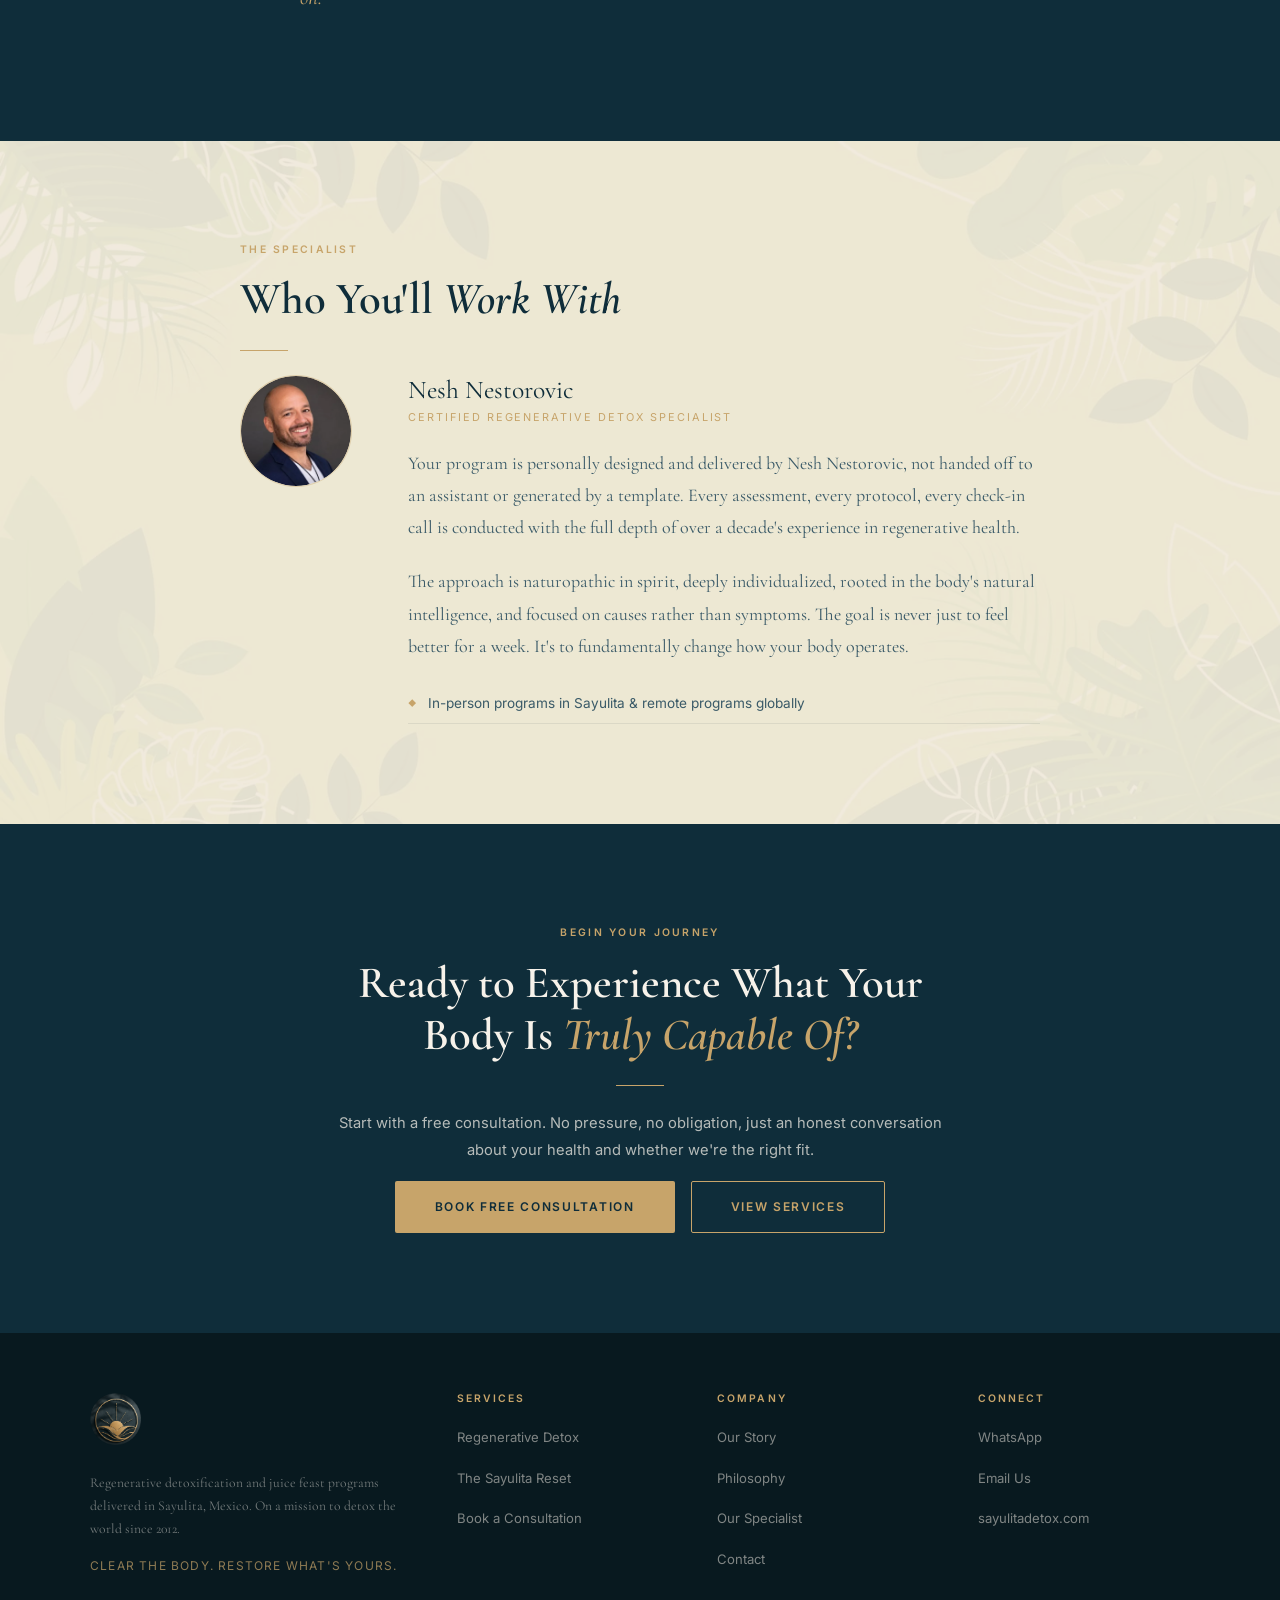
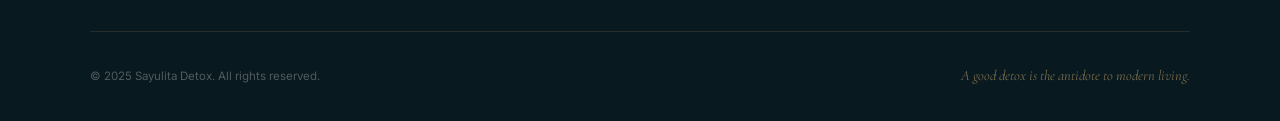
==== commit 45341126: "Add files via upload" ====
--- a/about.html
+++ b/about.html
@@ -267,9 +267,9 @@
       <div>
         <h3 class="specialist-name">Nesh Nestorovic</h3>
         <span class="specialist-cred">Certified Regenerative Detox Specialist</span>
+        <p>Your program is personally designed and delivered by Nesh Nestorovic, not handed off to an assistant or generated by a template. Every assessment, every protocol, every check-in call is conducted with the full depth of over a decade's experience in regenerative health.</p>
         <p>The approach is naturopathic in spirit, deeply individualized, rooted in the body's natural intelligence, and focused on causes rather than symptoms. The goal is never just to feel better for a week. It's to fundamentally change how your body operates.</p>
         <ul class="cred-list">
-          <li>Hundreds of personalized programs delivered worldwide</li>
           <li>In-person programs in Sayulita & remote programs globally</li>
         </ul>
       </div>
@@ -285,7 +285,7 @@
     <div class="gold-divider center"></div>
     <p style="font-family:'Inter',sans-serif;font-size:0.92rem;">Start with a free consultation. No pressure, no obligation, just an honest conversation about your health and whether we're the right fit.</p>
     <div style="display:flex;gap:16px;justify-content:center;flex-wrap:wrap;margin-top:8px;">
-      <a href="contact.html" class="btn btn-gold">Book Free Consultation</a>
+      <a href="https://link.tackcrm.ai/widget/bookings/free-detox-consultation" class="btn btn-gold" target="_blank" rel="noopener">Book Free Consultation</a>
       <a href="services.html" class="btn btn-outline">View Services</a>
     </div>
   </div>
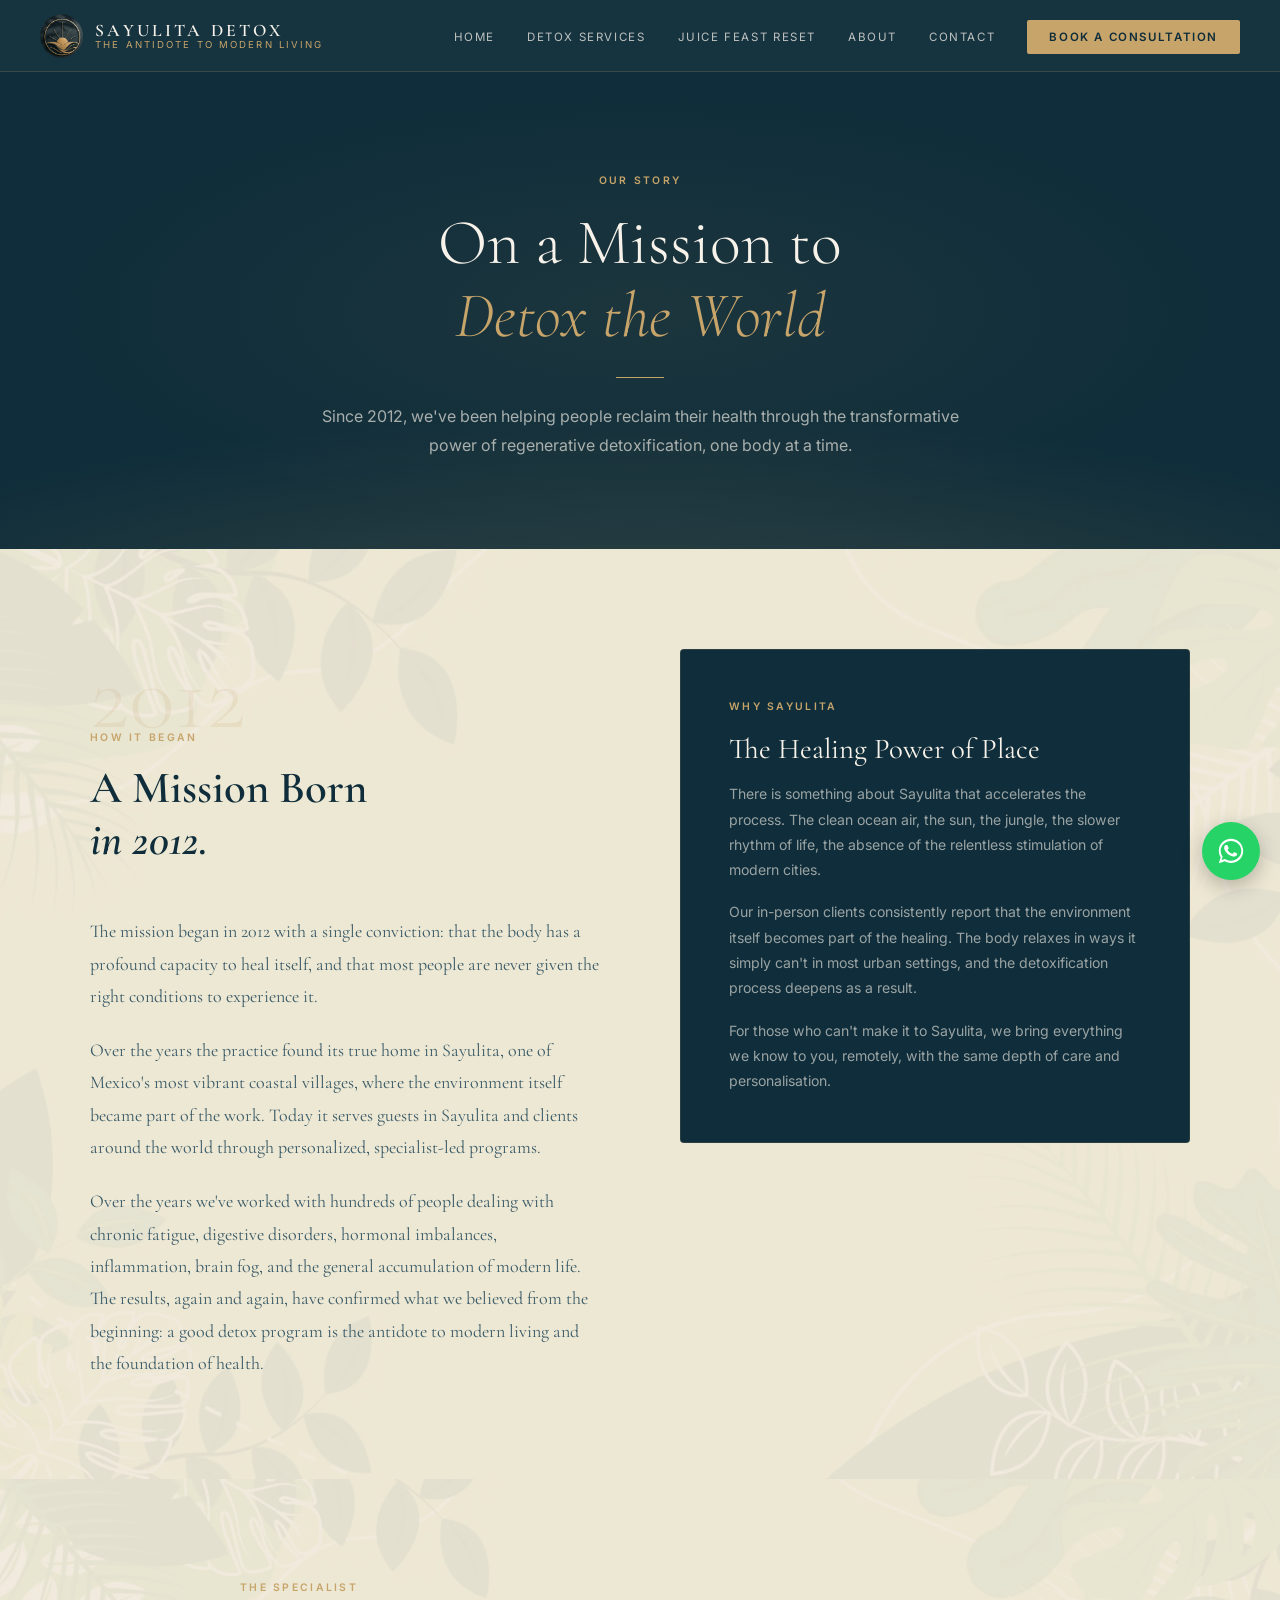
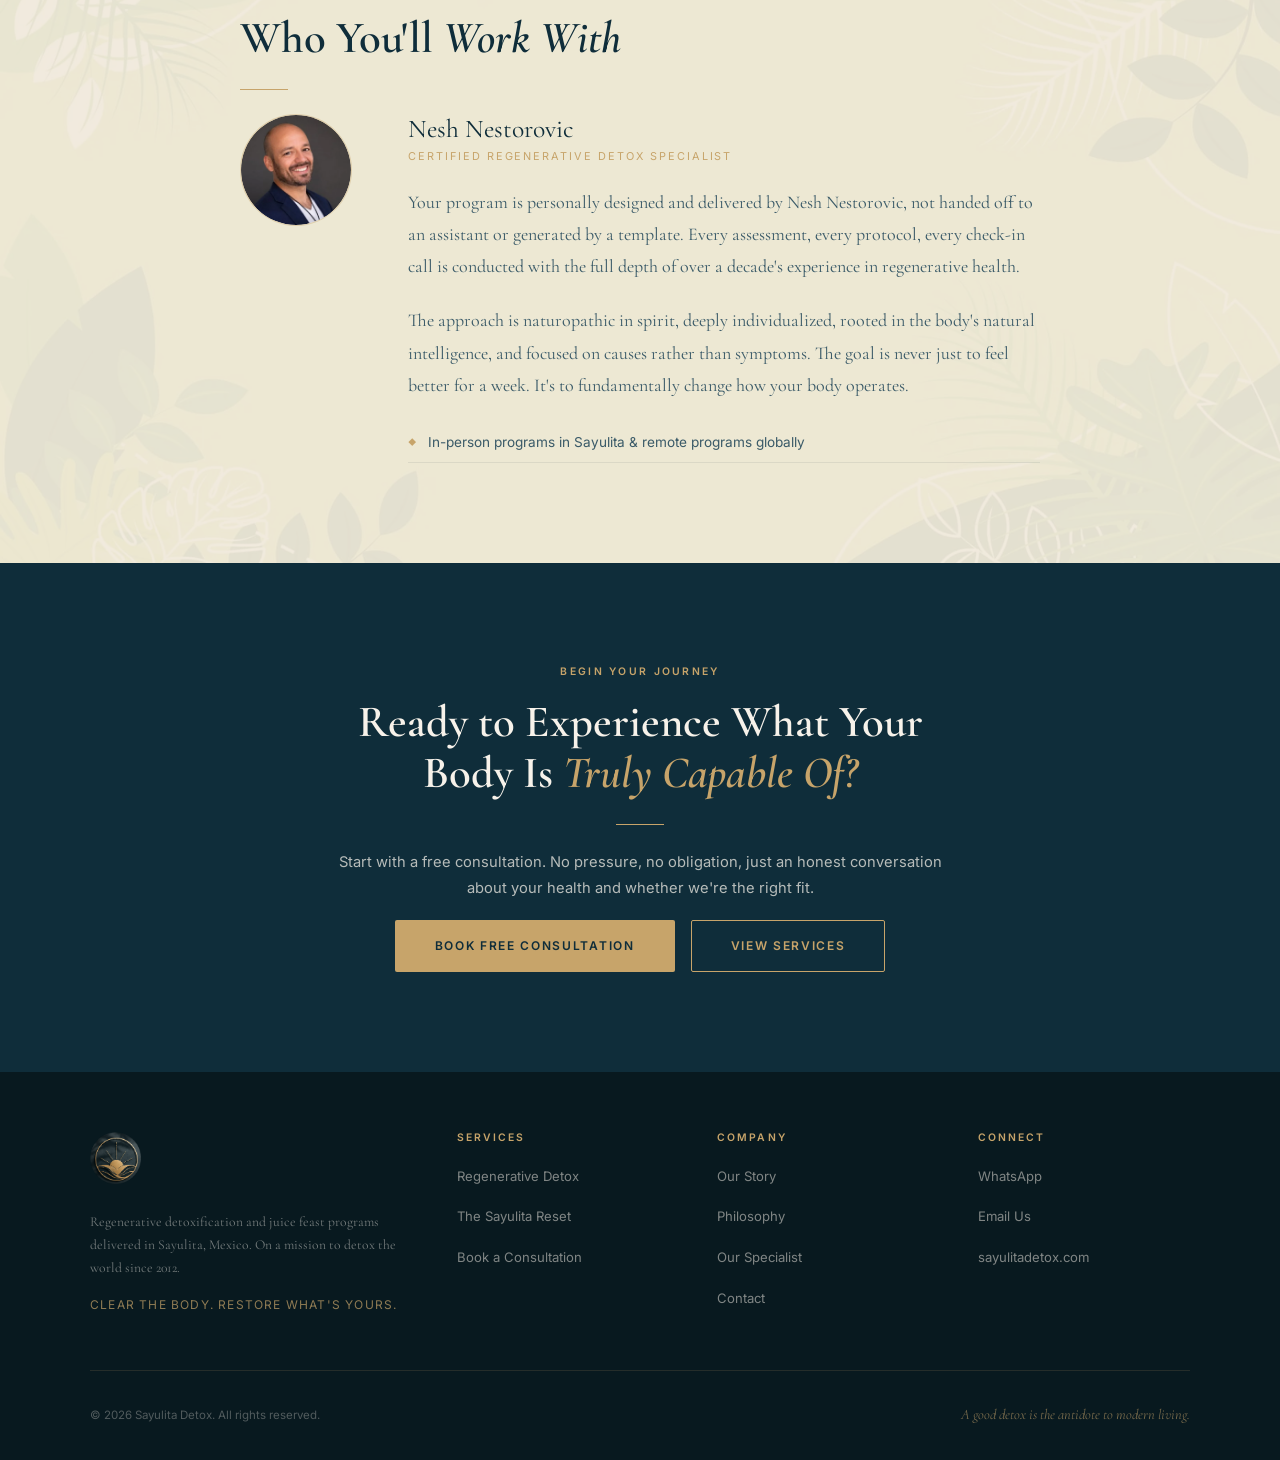
==== commit e0f6f5da: "Add files via upload" ====
--- a/about.html
+++ b/about.html
@@ -4,7 +4,7 @@
 <meta charset="UTF-8" />
 <meta name="viewport" content="width=device-width, initial-scale=1.0" />
 <title>About, Sayulita Detox</title>
-<meta name="description" content="On a mission to detox the world since 2012. Learn the story, philosophy, and people behind Sayulita Detox." />
+<meta name="description" content="On a mission to detox the world since 2012. Learn the story and the people behind Sayulita Detox." />
 <link rel="preconnect" href="https://fonts.googleapis.com" />
 <link rel="preconnect" href="https://fonts.gstatic.com" crossorigin />
 <link href="https://fonts.googleapis.com/css2?family=Cormorant+Garamond:ital,wght@0,300;0,400;0,600;1,300;1,400;1,600&family=Inter:wght@300;400;500;600&display=swap" rel="stylesheet" />
@@ -45,50 +45,6 @@
     color: rgba(199,164,106,0.15);
     line-height: 1;
     margin-bottom: -16px;
-  }
-
-  /* PHILOSOPHY */
-  .phil-prose {
-    max-width: 680px;
-    margin: 44px auto 0;
-    text-align: left;
-  }
-  .phil-prose p {
-    font-family: 'Inter', sans-serif;
-    font-size: 0.97rem;
-    line-height: 1.9;
-    color: rgba(247,242,234,0.66);
-    margin-bottom: 26px;
-  }
-  .phil-prose p.phil-lead {
-    font-size: 1.08rem;
-    color: rgba(247,242,234,0.86);
-  }
-  .phil-prose p.phil-close {
-    font-family: 'Cormorant Garamond', serif;
-    font-size: 1.3rem;
-    font-style: italic;
-    line-height: 1.6;
-    color: var(--gold);
-    margin-top: 40px;
-  }
-  .phil-figure {
-    margin: 44px auto 46px;
-  }
-  .phil-figure img {
-    width: 100%;
-    height: auto;
-    display: block;
-    border-radius: 6px;
-    border: 1px solid rgba(199,164,106,0.28);
-  }
-  .phil-figure figcaption {
-    font-family: 'Cormorant Garamond', serif;
-    font-style: italic;
-    font-size: 1rem;
-    color: rgba(247,242,234,0.45);
-    text-align: center;
-    margin-top: 14px;
   }
 
   /* SPECIALIST */
@@ -152,6 +108,16 @@
       var(--teal-deep) !important;
   }
 </style>
+<link rel="icon" type="image/png" href="logo-dark.png" />
+<meta property="og:type" content="website" />
+<meta property="og:site_name" content="Sayulita Detox" />
+<meta property="og:title" content="About · Sayulita Detox" />
+<meta property="og:description" content="On a mission to detox the world since 2012. The story behind Sayulita Detox." />
+<meta property="og:url" content="https://sayulitadetox.com/about.html" />
+<meta property="og:image" content="https://sayulitadetox.com/og-image.jpg" />
+<meta property="og:image:width" content="1200" />
+<meta property="og:image:height" content="630" />
+<meta name="twitter:card" content="summary_large_image" />
 </head>
 <body>
 
@@ -207,51 +173,6 @@
           <p style="font-family:'Inter',sans-serif;font-size:0.88rem;color:rgba(247,242,234,0.6);line-height:1.8;">For those who can't make it to Sayulita, we bring everything we know to you, remotely, with the same depth of care and personalisation.</p>
         </div>
       </div>
-    </div>
-  </div>
-</section>
-
-<!-- PHILOSOPHY -->
-<section class="section section-dark" id="philosophy">
-  <div class="section-inner wide" style="text-align:center;">
-    <span class="eyebrow rv">Our Philosophy</span>
-    <h2 style="color:var(--cream);">Clean the Water <em style="color:var(--gold);">First</em></h2>
-    <div class="gold-divider center"></div>
-
-    <div class="phil-prose">
-      <p class="phil-lead">We live in the age of the magic bullet. The green powder. The adaptogen. The IV drip. The mushroom coffee, the collagen, the cold plunge, the massage table, the shelf of supplements bought with real hope and real money.</p>
-
-      <figure class="phil-figure rv">
-        <img src="philosophy-1-overwhelm.webp" alt="A person standing before shelves of supplements, powders and wellness devices, deciding where to begin" loading="lazy" width="1200" height="800" />
-        <figcaption>So many remedies. So little changes.</figcaption>
-      </figure>
-
-      <p>None of it is worthless. Almost all of it simply arrives too early.</p>
-
-      <p>Picture a neglected fishbowl. The fish is listless, the color gone out of it, and the instinct is to feed it. Better food, more often. But food was never the problem. Until someone changes the water, every flake dropped in only adds to what's already fouling it.</p>
-
-      <figure class="phil-figure rv">
-        <img src="philosophy-2-fouled-bowl.webp" alt="A hand dropping food into a clouded fishbowl where a pale, listless goldfish drifts near the bottom" loading="lazy" width="1200" height="900" />
-        <figcaption>More food will not help a fouled bowl.</figcaption>
-      </figure>
-
-      <p>Your cells live in water too. Nothing reaches them just by being nearby, it has to cross the wall. That wall is not an open mouth, it's a gate, and when the fluid around it is thick with what the body hasn't cleared, most of what you take in circulates, gets filtered, and leaves.</p>
-
-      <figure class="phil-figure rv">
-        <img src="philosophy-3-cell-gate.webp" alt="Illustration of nutrients arriving at a cell membrane drawn as a heavy door caked shut with sludge" loading="lazy" width="1200" height="900" />
-        <figcaption>Nutrients arrive. The gate does not open.</figcaption>
-      </figure>
-
-      <p>This is why so many people do everything right and feel nothing change. The effort was real. The intention was right. Which brand they bought was, in the end, beside the point.</p>
-
-      <p>Detoxification changes the water. It doesn't replace good nutrition or thoughtful care of any kind. It's what lets them land. Clear the terrain first, and the same things you were already doing begin to work.</p>
-
-      <figure class="phil-figure rv">
-        <img src="philosophy-5-it-lands.webp" alt="A bright goldfish rising eagerly to food in a bowl of clear water surrounded by green plants" loading="lazy" width="1200" height="900" />
-        <figcaption>Clear water, and the same food finally lands.</figcaption>
-      </figure>
-
-      <p class="phil-close">Not because detox is the whole of health, but because it's the ground everything else is built on.</p>
     </div>
   </div>
 </section>
@@ -285,7 +206,7 @@
     <div class="gold-divider center"></div>
     <p style="font-family:'Inter',sans-serif;font-size:0.92rem;">Start with a free consultation. No pressure, no obligation, just an honest conversation about your health and whether we're the right fit.</p>
     <div style="display:flex;gap:16px;justify-content:center;flex-wrap:wrap;margin-top:8px;">
-      <a href="https://link.tackcrm.ai/widget/bookings/free-detox-consultation" class="btn btn-gold" target="_blank" rel="noopener">Book Free Consultation</a>
+      <a href="https://calendar.app.google/8KGqiq5yAoAAtwQ46" class="btn btn-gold" target="_blank" rel="noopener">Book Free Consultation</a>
       <a href="services.html" class="btn btn-outline">View Services</a>
     </div>
   </div>
@@ -311,7 +232,7 @@
         <h4>Company</h4>
         <ul>
           <li><a href="about.html">Our Story</a></li>
-          <li><a href="about.html#philosophy">Philosophy</a></li>
+          <li><a href="services.html#philosophy">Philosophy</a></li>
           <li><a href="about.html#specialist">Our Specialist</a></li>
           <li><a href="contact.html">Contact</a></li>
         </ul>
@@ -326,7 +247,7 @@
       </div>
     </div>
     <div class="footer-bottom">
-      <span>© 2025 Sayulita Detox. All rights reserved.</span>
+      <span>© 2026 Sayulita Detox. All rights reserved.</span>
       <span class="footer-tagline">A good detox is the antidote to modern living.</span>
     </div>
   </div>
@@ -347,5 +268,13 @@
     document.querySelectorAll('.rv, .gold-divider').forEach(el => io.observe(el));
   })();
 </script>
+<a href="https://wa.me/523312894099" class="wa-float" target="_blank" rel="noopener" aria-label="Chat with us on WhatsApp">
+  <svg viewBox="0 0 32 32" width="30" height="30" aria-hidden="true"><path fill="#fff" d="M16 3C8.8 3 3 8.7 3 15.8c0 2.5.7 4.9 2 7L3 29l6.4-2c2 1.1 4.3 1.7 6.6 1.7 7.2 0 13-5.7 13-12.8S23.2 3 16 3zm0 23.4c-2.1 0-4.1-.6-5.9-1.6l-.4-.3-3.8 1.2 1.2-3.7-.3-.4c-1.2-1.8-1.8-3.8-1.8-5.9C5 9.9 9.9 5.2 16 5.2s11 4.7 11 10.6-4.9 10.6-11 10.6zm6-7.9c-.3-.2-2-1-2.3-1.1-.3-.1-.5-.2-.8.2-.2.3-.9 1.1-1.1 1.3-.2.2-.4.2-.7.1-.3-.2-1.4-.5-2.7-1.6-1-.9-1.7-2-1.9-2.3-.2-.3 0-.5.1-.7l.5-.6c.2-.2.2-.4.3-.6.1-.2 0-.4 0-.6l-1.1-2.5c-.3-.7-.6-.6-.8-.6h-.7c-.2 0-.6.1-.9.4-.3.3-1.2 1.1-1.2 2.8s1.2 3.2 1.4 3.5c.2.2 2.4 3.6 5.8 5 2.9 1.1 3.5.9 4.1.8.6-.1 2-.8 2.3-1.6.3-.8.3-1.5.2-1.6-.1-.1-.3-.2-.7-.4z"/></svg>
+</a>
+<style>
+.wa-float{position:fixed;right:20px;bottom:20px;z-index:999;width:58px;height:58px;border-radius:50%;background:#25D366;display:flex;align-items:center;justify-content:center;box-shadow:0 6px 20px rgba(0,0,0,0.25);transition:transform .2s ease;}
+.wa-float:hover{transform:scale(1.07);}
+@media (max-width:600px){.wa-float{right:14px;bottom:14px;width:52px;height:52px;}}
+</style>
 </body>
 </html>
